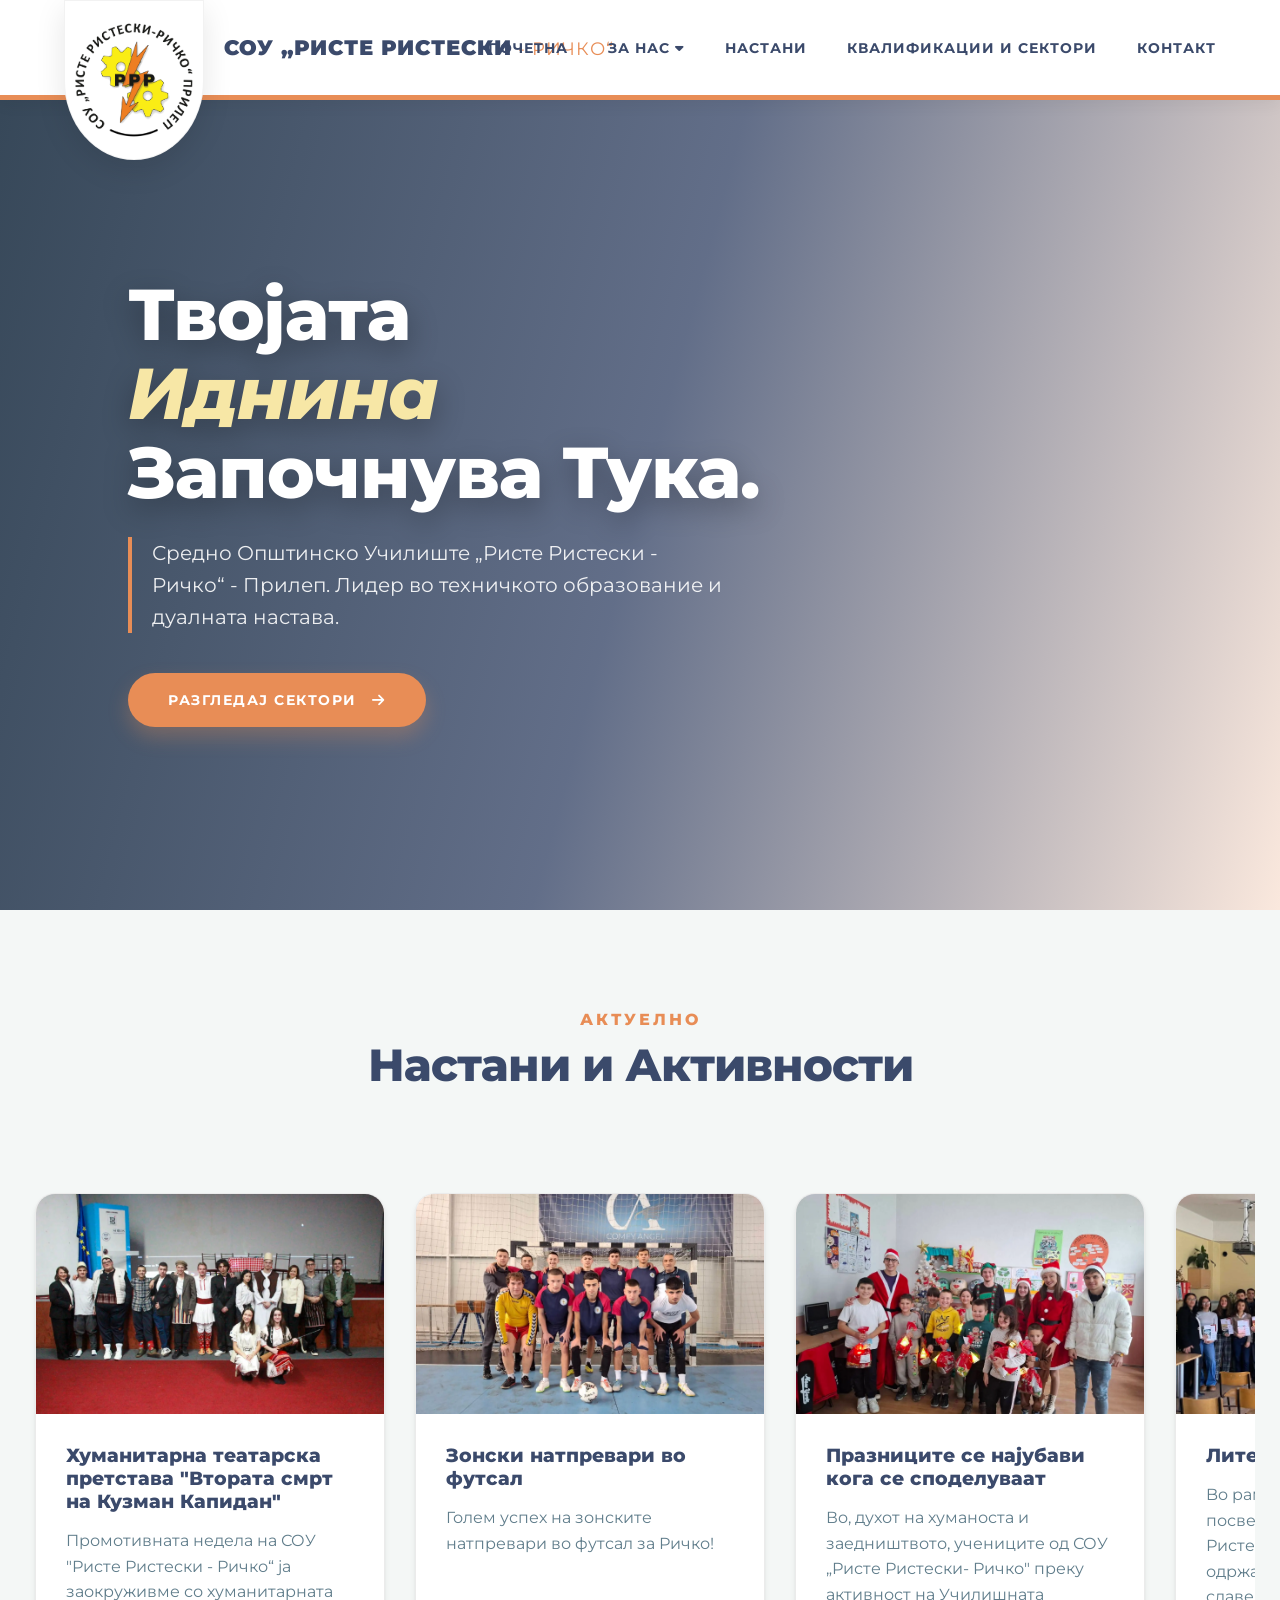
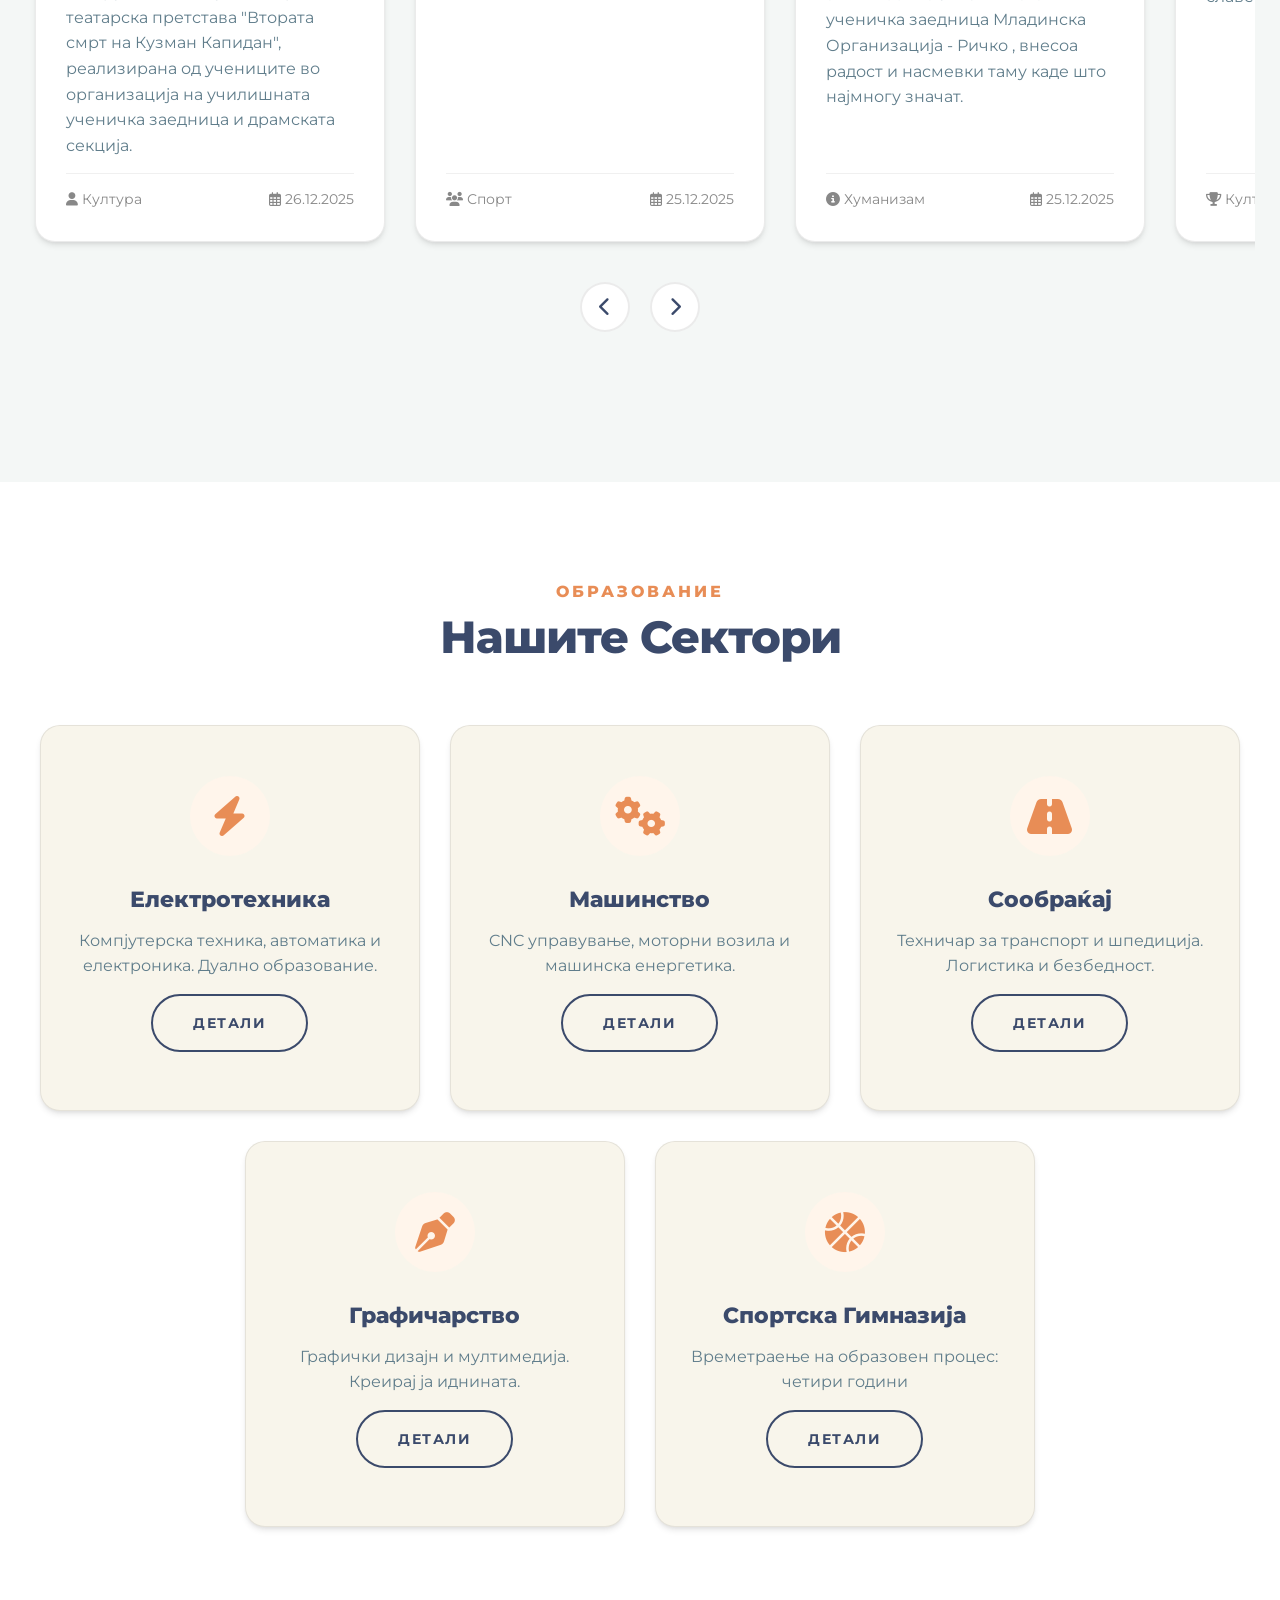
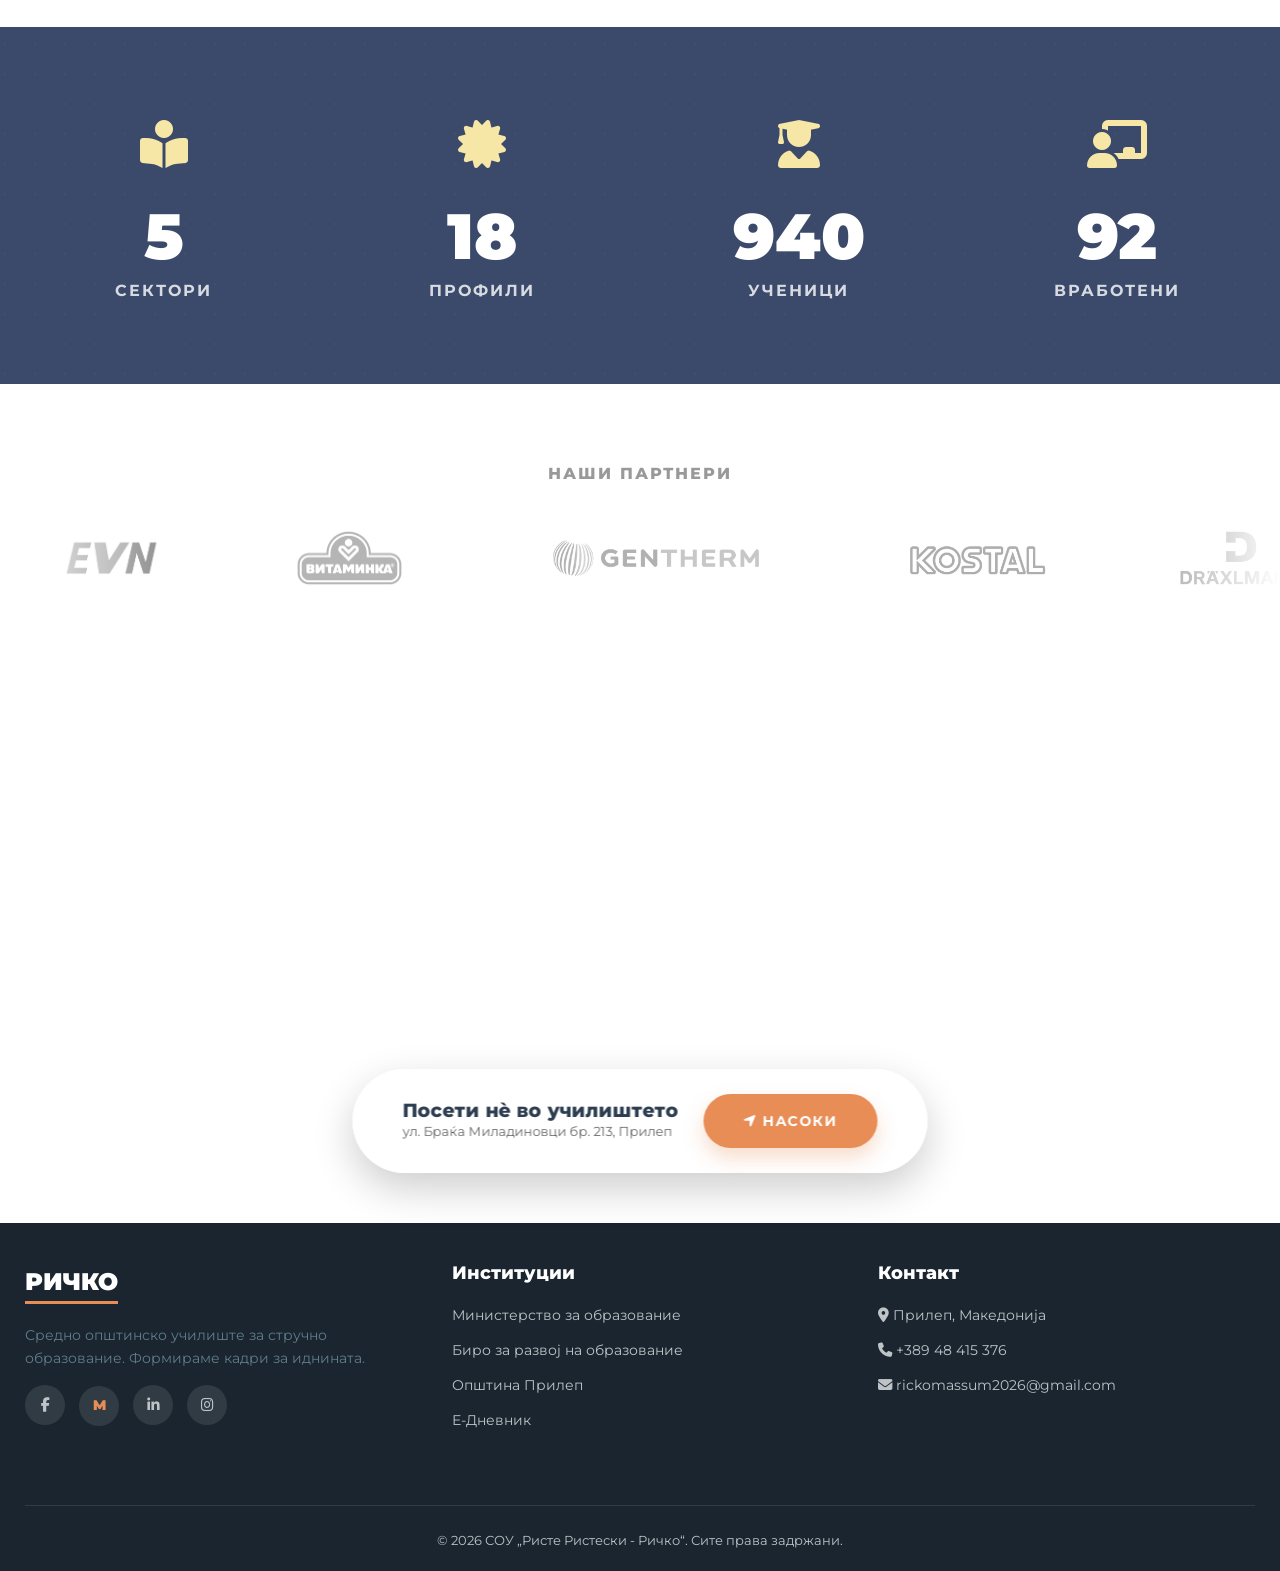
==== index.html @ c924d717 "Update index.html" ====
<!DOCTYPE html>
<html lang="mk">
<head>
    <meta charset="UTF-8">
    <meta name="viewport" content="width=device-width, initial-scale=1.0">
    <title>СОУ „Ристе Ристески - Ричко“ | Прилеп</title>
    <meta name="description" content="Официјален веб сајт на Средното Општинско Училиште Ристе Ристески - Ричко, Прилеп. Лидер во стручното образование.">
    
    <link href="https://fonts.googleapis.com/css2?family=Montserrat:wght@300;400;500;600;700;800;900&family=Open+Sans:wght@400;600&display=swap" rel="stylesheet">
    <link rel="stylesheet" href="https://cdnjs.cloudflare.com/ajax/libs/font-awesome/6.4.0/css/all.min.css">
    <link rel="icon" type="image/x-icon" href="IMAGES/favicon.ico">
    <script src="https://cdn.botpress.cloud/webchat/v3.6/inject.js"></script>
    <script src="https://files.bpcontent.cloud/2026/03/01/15/20260301150014-WPFTWD2L.js" defer></script>
    <link rel="stylesheet" href="CSS/global.css">
    <link rel="stylesheet" href="CSS/index.css">
</head>
<body>
 
    <header>
        <a href="index.html" class="logo-badge reveal" style="text-decoration: none;">
         <img src="IMAGES/Лого.webp" alt="Лого СОУ Ристе Ристески Ричко">
        </a>

        <div class="header-title reveal d-100">
            <strong>СОУ „Ристе Ристески</strong>
            <span>- Ричко“</span>
        </div> 

          <nav>
            <ul class="nav-menu" id="nav-menu">
                <li class="reveal d-100"><a href="#home" class="nav-link">Почетна</a></li>
                <li class="reveal d-100 dropdown">
            <a href="zaNas.html" class="nav-link">За нас <i class="fas fa-caret-down"></i></a>
              <ul class="dropdown-menu">
                <li><a href="zaNas.html#history">Историјат</a></li>
                <li><a href="zaNas.html#headmaster">Административен кадар</a></li>
                <li><a href="zaNas.html#teachers">Наставен кадар</a></li>
              </ul>
            </li>
                <li class="reveal d-200"><a href="nastani.html" class="nav-link">Настани</a></li>
                <li class="reveal d-300"><a href="struki.html" class="nav-link">Квалификации и сектори</a></li>
                <li class="reveal d-400"><a href="#kontakt" class="nav-link">Контакт</a></li>
            </ul>
        </nav>

        <div class="hamburger" onclick="toggleMenu()">
            <i class="fas fa-bars"></i>
        </div>
    </header>

    <section id="home" class="hero">
        <div class="hero-content">
            <h1 class="reveal">
                Твојата <br>
                <span>Иднина</span> <br>
                Започнува Тука.
            </h1>
            <p class="reveal d-200">
                Средно Општинско Училиште „Ристе Ристески - Ричко“ - Прилеп.
                Лидер во техничкото образование и дуалната настава.
            </p>
            <div class="reveal d-300 active">
                <a href="#sectors" class="btn btn-primary">Разгледај Сектори <i class="fas fa-arrow-right" style="margin-left:10px;"></i></a>
            </div>
        </div>
    </section>

    <section id="activities" class="activities">
        <div class="container">
            <div class="section-header reveal">
                <h3>Актуелно</h3>
                <h2>Настани и Активности</h2>
            </div>

            <div class="slider-container reveal d-100">
                <div class="cards-track" id="cardTrack">
                    
                    <a href="nastan1.html" class="event-card">
                        <span class="card-badge">Ново</span>
                        <div class="card-img">
                            <img src="IMAGES/nastani1.webp" alt="Teatar">
                        </div>
                        <div class="card-body">
                            <h4 class="card-title">Хуманитарна театарска претстава "Втората смрт на Кузман Капидан"</h4>
                            <p>Промотивната недела на СОУ "Ристе Ристески - Ричко“ ја заокруживме со хуманитарната театарска претстава "Втората смрт на Кузман Капидан",
                                 реализирана од учениците во организација на училишната ученичка заедница и драмската секција.</p>
                            <div class="card-meta">
                                <span><i class="fas fa-user"></i> Култура</span>
                                <span><i class="far fa-calendar-alt"></i> 26.12.2025</span>
                            </div>
                        </div>
                    </a>

                    <a href="nastan2.html" class="event-card">
                        <span class="card-badge">Футсал</span>
                        <div class="card-img">
                            <img src="IMAGES/nastani2.webp" alt="Футсал">
                        </div>
                        <div class="card-body">
                            <h4 class="card-title">Зонски натпревари во футсал</h4>
                            <p>Голем успех на зонските натпревари во футсал за Ричко!</p>
                            <div class="card-meta">
                                <span><i class="fas fa-users"></i> Спорт</span>
                                <span><i class="far fa-calendar-alt"></i> 25.12.2025</span>
                            </div>
                        </div>
                    </a>

                    <a href="nastan3.html" class="event-card">
                        <span class="card-badge">Хуманитарна акција</span>
                        <div class="card-img">
                            <img src="IMAGES/nastani3.webp" alt="Хуманитарна акција">
                        </div>
                        <div class="card-body">
                            <h4 class="card-title">Празниците се најубави кога се споделуваат</h4>
                            <p>Вo, духот нa хуманоста и заедништвото, учениците од СОУ „Ристе Ристески- Ричко"
                               преку активност на Училишната ученичка заедница Младинска Организација - Ричко ,
                               внесоа радост и насмевки таму каде што најмногу значат.</p>
                            <div class="card-meta">
                                <span><i class="fas fa-info-circle"></i> Хуманизам</span>
                                <span><i class="far fa-calendar-alt"></i> 25.12.2025</span>
                            </div>
                        </div>
                    </a>
                    
                    <a href="nastan4.html" class="event-card">
                        <span class="card-badge">Литература</span>
                        <div class="card-img">
                            <img src="IMAGES/t.webp" alt="Литературно читање">
                        </div>
                        <div class="card-body">
                            <h4 class="card-title">Литературно читање</h4>
                            <p>Bo pамките на низата активности посветени на нашиот патрон Ристе Ристески — Ричко,
                                 денес ce одржа литературно читање што ја славеше моќта на зборот.</p>
                            <div class="card-meta">
                                <span><i class="fas fa-trophy"></i> Култура</span>
                                <span><i class="far fa-calendar-alt"></i> 23.12.2025</span>
                            </div>
                        </div>
                    </a>

                    <a href="nastan5.html" class="event-card">
                        <span class="card-badge">Младинско учество</span>
                        <div class="card-img">
                            <img src="IMAGES/nastan6glavna2.0.jpg" alt="Вовед во младинско учество и демократски процеси во училишна средина">
                        </div>
                        <div class="card-body">
                            <h4 class="card-title">Вовед во младинско учество и демократски процеси во училишна средина
                            </h4>
                            <p>Учениците од СОУ „Ристе Ристески – Ричко“ успешно ги завршија двете обуки
                                „Вовед во младинско учество и
                                демократски процеси во училишна средина“.</p>
                            <div class="card-meta">
                                <span><i class="fas fa-users"></i> Младинско учество</span>
                                <span><i class="far fa-calendar-alt"></i> 19.03.2026</span>
                            </div>
                        </div>
                    </a>

                    <a href="nastan6.html" class="event-card">
                        <span class="card-badge">Младинско учество</span>
                        <div class="card-img">
                            <img src="IMAGES/nasta6-2.webp" alt="Успешно спроведени работилници од нашите ученици – пренесување на искуствата од Троген">
                        </div>
                        <div class="card-body">
                            <h4 class="card-title">Успешно спроведени работилници од нашите ученици – пренесување на искуствата од Троген </h4>
                            <p>Денес, во просториите на нашето училиште СОУ „Ристе Ристески-Ричко“,
                             доминираше позитивнта енергија, креативноста и меѓусебната едукација!</p>
                            <div class="card-meta">
                                <span><i class="fas fa-trophy"></i> Младинско учество</span>
                                <span><i class="far fa-calendar-alt"></i> 18.03.2026</span>
                            </div>
                        </div>
                    </a>

                </div>

                <div class="slider-nav">
                    <button class="nav-btn" onclick="slideLeft()"><i class="fas fa-chevron-left"></i></button>
                    <button class="nav-btn" onclick="slideRight()"><i class="fas fa-chevron-right"></i></button>
                </div>
            </div>
        </div>
    </section>

    <section id="sectors" class="sectors">
        <div class="container">
            <div class="section-header reveal">
                <h3>Образование</h3>
                <h2>Нашите Сектори</h2>
            </div>

            <div class="sector-grid">
                <div class="sector-card reveal d-100">
                    <div class="sector-icon"><i class="fas fa-bolt"></i></div>
                    <h4>Електротехника</h4>
                    <p>Компјутерска техника, автоматика и електроника. Дуално образование.</p>
                    <a href="struki.html" class="btn btn-outline">Детали</a>
                </div>

                <div class="sector-card reveal d-200">
                    <div class="sector-icon"><i class="fas fa-cogs"></i></div>
                    <h4>Машинство</h4>
                    <p>CNC управување, моторни возила и машинска енергетика.</p>
                    <a href="struki.html" class="btn btn-outline">Детали</a>
                </div>

                <div class="sector-card reveal d-300">
                    <div class="sector-icon"><i class="fas fa-road"></i></div>
                    <h4>Сообраќај</h4>
                    <p>Техничар за транспорт и шпедиција. Логистика и безбедност.</p>
                    <a href="struki.html" class="btn btn-outline">Детали</a>
                </div>

                <div class="sector-card reveal d-400">
                    <div class="sector-icon"><i class="fas fa-pen-nib"></i></div>
                    <h4>Графичарство</h4>
                    <p>Графички дизајн и мултимедија. Креирај ја иднината.</p>
                    <a href="struki.html" class="btn btn-outline">Детали</a>
                </div>
                <div class="sector-card reveal d-400">
                    <div class="sector-icon"><i class="fas fa-basketball-ball"></i></div>
                    <h4>Спортска Гимназија</h4>
                    <p>Времетраење на образовен процес: четири години</p>
                    <a href="struki.html" class="btn btn-outline">Детали</a>
                </div>
            </div>
        </div>
    </section>

    <section class="stats" id="stats-section">
        <div class="container">
            <div class="stats-grid">
                <div class="stat-item reveal d-100">
                    <div class="stat-icon-wrapper"><i class="fas fa-book-reader"></i></div>
                    <span class="stat-number" data-target="5">0</span>
                    <span class="stat-label">Сектори</span>
                </div>
                <div class="stat-item reveal d-200">
                    <div class="stat-icon-wrapper"><i class="fas fa-certificate"></i></div>
                    <span class="stat-number" data-target="18">0</span>
                    <span class="stat-label">Профили</span>
                </div>
                <div class="stat-item reveal d-300">
                    <div class="stat-icon-wrapper"><i class="fas fa-user-graduate"></i></div>
                    <span class="stat-number" data-target="940">0</span>
                    <span class="stat-label">Ученици</span>
                </div>
                <div class="stat-item reveal d-400">
                    <div class="stat-icon-wrapper"><i class="fas fa-chalkboard-teacher"></i></div>
                    <span class="stat-number" data-target="92">0</span>
                    <span class="stat-label">Вработени</span>
                </div>
            </div>
        </div>
    </section>

    <section class="partners">
        <div class="container text-center reveal">
            <h4 style="margin-bottom: 40px; text-transform:uppercase; letter-spacing:2px; color:#999;">Наши Партнери</h4>
        </div>
        <div class="marquee-wrapper">
            <div class="marquee-track">
                <img src="IMAGES/EVN-logo.webp" class="partner-logo" alt="EVN">
                <img src="IMAGES/Vitaminka_logo.webp" class="partner-logo" alt="Vitaminka">
                <img src="IMAGES/gentherm-logo.webp" class="partner-logo" alt="Gentherm">
                <img src="IMAGES/Kostal-logo.webp" class="partner-logo" alt="Kostal">
                <img src="IMAGES/Drexlmaier-Logo.webp" class="partner-logo" alt="Drexlmaier">
                <img src="IMAGES/wik-logo.webp" class="partner-logo" alt="WIK">
                <img src="IMAGES/gogreen-logo.webp" class="partner-logo" alt="GoGreen">
                <img src="IMAGES/e4.webp" class="partner-logo" alt="E4E">
                
                <img src="IMAGES/EVN-logo.webp" class="partner-logo" alt="EVN">
                <img src="IMAGES/Vitaminka_logo.webp" class="partner-logo" alt="Vitaminka">
                <img src="IMAGES/gentherm-logo.webp" class="partner-logo" alt="Gentherm">
                <img src="IMAGES/Kostal-logo.webp" class="partner-logo" alt="Kostal">
                <img src="IMAGES/Drexlmaier-Logo.webp" class="partner-logo" alt="Drexlmaier">
                <img src="IMAGES/wik-logo.webp" class="partner-logo" alt="WIK">
                <img src="IMAGES/gogreen-logo.webp" class="partner-logo" alt="GoGreen">
                <img src="IMAGES/e4.webp" class="partner-logo" alt="E4E">
            </div>
        </div>
    </section>

    <section id="location" class="location-section reveal">
        <div class="directions-overlay">
            <div class="loc-text">
                <h4>Посети нè во училиштето</h4>
                <p>ул. Браќа Миладиновци бр. 213, Прилеп</p>
            </div>
            <a href="https://www.google.com/maps/dir//High+School+Riste+Risteski+-+Richko,+Prilep" target="_blank" class="btn btn-primary">
                <i class="fas fa-location-arrow"></i> Насоки
            </a>
        </div>
        <iframe class="map-frame" src="https://maps.google.com/maps?q=High%20School%20Riste%20Risteski%20-%20Richko%2C%20Prilep&t=&z=15&ie=UTF8&iwloc=&output=embed"></iframe>
    </section>

    <footer id="kontakt">
         
        <div class="container">
            <div class="footer-grid">
                <div>
                    <div class="footer-logo">РИЧКО</div>
                    <p>Средно општинско училиште за стручно образование. Формираме кадри за иднината.</p>
                    <div class="social-icons">
                        <a href="https://www.facebook.com/rickoedumk" target="_blank"><i class="fab fa-facebook-f"></i></a>
                        <a href="https://www.facebook.com/mladinskaricko" target="_blank"><i  class="r-symbol">M</i></a>
                        <a href="https://mk.linkedin.com/company/rickoedumk" target="_blank"><i class="fab fa-linkedin-in"></i></a>
                        <a href="https://www.instagram.com/u.u.z_ricko?igsh=YXB3cnBxc3ljbzF0" target="_blank"><i class="fab fa-instagram"></i></a>
                    </div>
                </div>
                
                <div>
                    <h5 style="color:#fff; margin-bottom:20px;font-size: large;">Институции</h5>
                    <ul class="footer-links">
                        <li><a href="https://mon.gov.mk/" target="_blank">Министерство за образование</a></li>
                        <li><a href="https://bro.gov.mk/" target="_blank">Биро за развој на образование</a></li>
                        <li><a href="https://www.prilep.gov.mk/" target="_blank">Општина Прилеп</a></li>
                        <li><a href="https://ednevnik.edu.mk/" target="_blank">Е-Дневник</a></li>
                    </ul>
                </div>

                <div>
                    <h5 style="color:#fff; margin-bottom:20px;font-size: large;">Контакт</h5>
                    <ul class="footer-links">
                        <li><i class="fas fa-map-marker-alt"></i> Прилеп, Македонија</li>
                        <li><i class="fas fa-phone"></i> +389 48 415 376</li>
                        <li><i class="fas fa-envelope"></i>  &#114;&#105;&#099;&#107;&#111;&#109;&#097;&#115;&#115;&#117;&#109;&#050;&#048;&#050;&#054;&#064;&#103;&#109;&#097;&#105;&#108;&#046;&#099;&#111;&#109;</li>
                        
                    </ul>
                </div>
            </div>
            
            <div class="copyright">
                &copy; 2026 СОУ „Ристе Ристески - Ричко“. Сите права задржани.
            </div>
        </div>
      
    </footer>
<script src="app.js"></script>
</body>
</html>
---- CSS/global.css ----
/* ======================================================
   1. GLOBAL VARIABLES
   ====================================================== */
:root {
    --dark-blue: #2c3e50;       
    --ricko-blue: #3B4A6B;     
    --steel-blue: #607D8B;      
    --light-yellow: #F7E7A6;    
    --orange: #E88D56;          
    --orange-dark: #d35400;     
    --color-light-blue: #e3f2fd;
    
    --white: #ffffff;
    --off-white: #fdfdfd;
    --bg-gray: #f4f7f6;
    --border-color: rgba(0,0,0,0.08);
    
    --header-height: 100px;
    --container-width: 1280px;
    --badge-width: 140px;
    --badge-height: 160px;

    --shadow-sm: 0 5px 15px rgba(0,0,0,0.05);
    --shadow-md: 0 10px 30px rgba(0,0,0,0.1);
    --shadow-lg: 0 20px 50px rgba(0,0,0,0.15);
    --transition-fast: 0.2s ease;
    --transition-smooth: 0.4s cubic-bezier(0.165, 0.84, 0.44, 1);
}

/* ==============================================
   2. RESET & BASE STYLES
   ==============================================*/
* { margin: 0; padding: 0; box-sizing: border-box; outline: none; }

html { scroll-behavior: smooth; font-size: 16px; }
      

body {
    font-family: 'Montserrat', sans-serif;
    background-color: var(--white);
    color: #444;
    overflow-x: hidden;
    line-height: 1.6;
    -webkit-font-smoothing: antialiased;
    display: flex;
    flex-direction: column;
    min-height: 100vh;
}

a { text-decoration: none; color: inherit; transition: var(--transition-fast); }
ul { list-style: none; }
img { display: block; max-width: 100%; height: auto; }

h1, h2, h3, h4, h5, h6 { color: var(--ricko-blue); font-weight: 800; line-height: 1.2; }
p { color: var(--steel-blue); margin-bottom: 15px; font-weight: 400; }

.container { max-width: var(--container-width); margin: 0 auto; padding: 0 25px; position: relative; }
.section-padding { padding: 100px 0; }
.text-center { text-align: center; }
.flex-center { display: flex; align-items: center; justify-content: center; }

/* ====================================================
   3. ANIMATIONS & BUTTONS
   ==================================================== */
.reveal {
    position: relative;
    transform: translateY(80px);
    opacity: 0;
    transition: all 0.8s cubic-bezier(0.5, 0, 0, 1);
    will-change: transform, opacity;
}

.reveal.active { transform: translateY(0); opacity: 1; }
.d-100 { transition-delay: 0.1s; }
.d-200 { transition-delay: 0.2s; }
.d-300 { transition-delay: 0.3s; }
.d-400 { transition-delay: 0.4s; }

.btn {
    display: inline-block;
    padding: 16px 40px;
    font-size: 14px;
    font-weight: 700;
    text-transform: uppercase;
    letter-spacing: 1.5px;
    border-radius: 50px;
    position: relative;
    overflow: hidden;
    z-index: 1;
    transition: var(--transition-smooth);
    cursor: pointer;
    border: none;
}

.btn-primary {
    background-color: var(--orange);
    color: var(--white);
    box-shadow: 0 10px 20px rgba(232, 141, 86, 0.3);
}

.btn-primary::before {
    content: '';
    position: absolute;
    top: 0; left: 0; width: 0%; height: 100%;
    background-color: var(--orange-dark);
    transition: var(--transition-smooth);
    z-index: -1;
    border-radius: 50px;
}

.btn-primary:hover { transform: translateY(-5px); box-shadow: 0 15px 30px rgba(232, 141, 86, 0.4); }
.btn-primary:hover::before { width: 100%; }

.btn-outline {
    background: transparent;
    border: 2px solid var(--ricko-blue);
    color: var(--ricko-blue);
}

.btn-outline:hover {
    background: var(--ricko-blue);
    color: var(--white);
    transform: translateY(-3px);
    box-shadow: 0 10px 20px rgba(59, 74, 107, 0.2);
}

/* ======================================================
   4. HEADER & NAVIGATION
   ====================================================== */
header {
    height: var(--header-height);
    background: var(--white);
    display: flex;
    justify-content: flex-end;
    align-items: center;
    padding: 0 5%;
    position: sticky;
    top: 0;
    z-index: 1000;
    border-bottom: 5px solid var(--orange);
    box-shadow: var(--shadow-sm);
    transition: var(--transition-smooth);
}

.logo-badge {
    position: absolute;
    top: 0; left: 5%;
    width: var(--badge-width);
    height: var(--badge-height);
    background: var(--white);
    border-radius: 0 0 50% 50%;
    box-shadow: var(--shadow-md);
    z-index: 1001;
    display: flex;
    align-items: center;
    justify-content: center;
    flex-direction: column;
    border: 1px solid #eee;
    border-top: none;
    transition: all 0.6s ease-in-out;
    cursor: pointer;
}

.logo-badge.scrolled {
    height: 95px; width: 110px;
    border-radius: 0 0 20px 20px;
    box-shadow: var(--shadow-sm);
}

.logo-badge:hover:not(.scrolled) {
    height: calc(var(--badge-height) + 15px);
    background: #fffdf5;
}

.logo-badge img { width: 85%; height: 85%; object-fit: contain; }

.header-title {
        position: relative;
        margin-right: auto;
        margin-left: 20px;
        transform: none;
        top: auto;
        left: 140px;
        text-transform: uppercase;
        font-size: 1.1rem;
        line-height: 1.3;
        color: var(--ricko-blue);
        letter-spacing: 1px;
        pointer-events: none;
    }

    .header-title strong {
        font-weight: 900;
        display: inline;
        font-size: 1.3rem;
    }

    .header-title span {
        color: var(--orange);
    }

.nav-menu { display: flex; gap: 40px; }

.nav-link {
    font-size: 0.85rem;
    font-weight: 700;
    text-transform: uppercase;
    color: var(--ricko-blue);
    letter-spacing: 1px;
    position: relative;
    padding: 10px 0;
}

.nav-link::after {
    content: ''; position: absolute; bottom: 0; left: 0;
    width: 0; height: 3px; background: var(--orange);
    transition: 0.3s cubic-bezier(0.25, 1, 0.5, 1);
}

.nav-link:hover, .nav-link.active { color: var(--orange); }
.nav-link:hover::after, .nav-link.active::after { width: 100%; }

.hamburger {
    display: none;
    font-size: 1.8rem;
    color: var(--ricko-blue);
    cursor: pointer;
}

/*=============== DROP-DOWN MENU ============== */
.nav-menu li.dropdown { position: relative; }

.nav-menu li.dropdown .dropdown-menu {
    display: none; position: absolute; top: 100%; left: 0;
    background-color: var(--white); min-width: 200px;
    z-index: 1000; border-radius: 10px; box-shadow: var(--shadow-md);
    overflow: hidden; transition: all 0.3s ease;
}

.nav-menu li.dropdown .dropdown-menu li a {
    display: block; padding: 12px 20px; color: var(--dark-blue);
    font-weight: 600; transition: all 0.3s ease;
}

.nav-menu li.dropdown .dropdown-menu li a:hover {
    background-color: var(--orange); color: var(--white); transform: translateX(5px);
}

.nav-menu li.dropdown:hover .dropdown-menu { display: block; }

/* ==========================================================================
   5. FOOTER
   ========================================================================== */
footer {
    background-color: #1a252f;
    color: #bdc3c7;
    padding: 40px 0 20px;
    font-size: 0.9rem;
    margin-top: auto; 
}

.footer-grid {
    display: grid;
    grid-template-columns: repeat(auto-fit, minmax(250px, 1fr));
    gap: 50px;
    margin-bottom: 60px;
}

.footer-logo {
    font-weight: 900; color: #fff; font-size: 1.5rem;
    margin-bottom: 20px; display: inline-block;
    border-bottom: 3px solid var(--orange);
}

.footer-links li { margin-bottom: 12px; }
.footer-links a:hover { color: var(--orange); padding-left: 5px; }

.footer-text { margin-bottom: 15px; font-weight: 400; color: #607d8b; }

.social-icons a {
    display: inline-flex; width: 40px; height: 40px;
    background: rgba(255,255,255,0.1); border-radius: 50%;
    align-items: center; justify-content: center;
    margin-right: 10px; transition: 0.3s;
}
.social-icons a:hover { background: var(--orange); color: white; transform: translateY(-3px); }

.r-symbol { font-style: normal; font-weight: 900; color: var(--orange); }
.social-icons a:hover .r-symbol { color: #fff; }

.copyright {
    border-top: 1px solid rgba(255,255,255,0.1);
    padding-top: 25px; text-align: center; font-size: 0.8rem;
}

#location, #history, #headmaster, #teachers {
    scroll-margin-top: calc(var(--header-height) + 20px);
}

h1, h2 {
    letter-spacing: -1px;
}

.logo-badge {
    border: 1px solid rgba(0,0,0,0.05);
}
/* ==========================================================================
   6. GLOBAL RESPONSIVE RULES (Header & Nav)
   ========================================================================== */
@media (max-width: 1024px) {
    .header-title { display: none; } 
    header { justify-content: space-between; padding: 0 30px; }
    
    .logo-badge {
        position: relative; left: 0; top: 0;
        height: 90px; width: 90px; border-radius: 0 0 15px 15px; transform: none;
    }
    .logo-badge.scrolled {
        height: 75px; width: 75px; border-radius: 0 0 10px 10px;
    }
}

@media (max-width: 768px) {
    .nav-menu {
        position: fixed; top: var(--header-height); right: -100%; 
        width: 100%; height: calc(100vh - var(--header-height));
        background: var(--white); flex-direction: column;
        align-items: center; justify-content: center; gap: 40px;
        transition: 0.4s; z-index: 999;
    }
    .nav-menu.active { right: 0; }
    .nav-menu li { opacity: 1 !important; transform: none !important; transition: none !important; }
    .hamburger { display: block; }
    
    /* Hide Dropdowns on mobile */
    .nav-menu li.dropdown .nav-link i.fa-caret-down,
    .nav-menu li.dropdown .dropdown-menu,
    .nav-menu li.dropdown:hover .dropdown-menu {
        display: none !important;
    }
}
---- CSS/index.css ----
/* =================================================
   HERO SECTION 
   ================================================= */
.hero {
    position: relative;
    height: 90vh; 
    min-height: 600px;
    width: 100%;
    display: flex;
    align-items: center;
    background-image: url('https://images.unsplash.com/photo-1581091226825-a6a2a5aee158?q=80&w=2070&auto=format&fit=crop'); 
    background-size: cover;
    background-position: center;
    background-attachment: fixed; 
    overflow: hidden;
}

.hero::after {
    content: ''; position: absolute; inset: 0;
    background: linear-gradient(105deg, rgba(44, 62, 80, 0.95) 0%, rgba(59, 74, 107, 0.8) 50%, rgba(232, 141, 86, 0.2) 100%);
    z-index: 1;
}

.hero-content { position: relative; z-index: 2; padding-left: 10%; max-width: 900px; }
.hero h1 { font-size: 4.5rem; color: var(--white); margin-bottom: 25px; line-height: 1.1; text-shadow: 0 10px 30px rgba(0,0,0,0.3); }
.hero h1 span { color: var(--light-yellow); font-style: italic; }
.hero p { font-size: 1.25rem; color: rgba(255,255,255,0.9); margin-bottom: 40px; max-width: 600px; border-left: 4px solid var(--orange); padding-left: 20px; }

/* ==========================================
   ACTIVITY SECTION
   ==========================================*/
.activities { background-color: var(--bg-gray); padding: 100px 0; }
.section-header { margin-bottom: 60px; text-align: center; }
.section-header h3 { font-size: 1rem; color: var(--orange); text-transform: uppercase; letter-spacing: 3px; margin-bottom: 10px; }
.section-header h2 { font-size: 2.8rem; color: var(--ricko-blue); }

.slider-container { position: relative; width: 100%; overflow: hidden; padding: 20px 0 50px 0; }
.cards-track { display: flex; gap: 30px; overflow-x: auto; scroll-behavior: smooth; padding: 20px 10px; scrollbar-width: none; }
.cards-track::-webkit-scrollbar { display: none; }

.event-card {
   min-width: 350px;
   background: var(--white);
   border-radius: 20px;
   overflow: hidden;
   box-shadow: 0 4px 6px -1px rgba(0, 0, 0, 0.1), 0 2px 4px -1px rgba(0, 0, 0, 0.06);
   transition: var(--transition-smooth);
   position: relative;
   border: 1px solid var(--border-color);
   display: flex;
   flex-direction: column;
}
.event-card:hover { transform: translateY(-15px) scale(1.02); box-shadow: var(--shadow-lg); }
.card-img { height: 220px; width: 100%; background-color: #ddd; position: relative; overflow: hidden; }
.card-img img { width: 100%; height: 100%; object-fit: cover; transition: 0.5s; }
.event-card:hover .card-img img { transform: scale(1.1); }
.card-badge { position: absolute; top: 20px; right: 20px; background: var(--orange); color: #fff; padding: 6px 14px; border-radius: 30px; font-size: 0.75rem; font-weight: 700; box-shadow: 0 4px 10px rgba(0,0,0,0.2); }
.card-body { padding: 30px; flex-grow: 1; display: flex; flex-direction: column; }
.card-title { font-size: 1.2rem; margin-bottom: 15px; color: var(--ricko-blue); }
.card-meta { margin-top: auto; padding-top: 15px; border-top: 1px solid #f0f0f0; display: flex; justify-content: space-between; font-size: 0.85rem; color: #888; }
.slider-nav { display: flex; justify-content: center; gap: 20px; margin-top: 20px; }
.nav-btn { width: 50px; height: 50px; border-radius: 50%; border: 2px solid var(--border-color); background: var(--white); color: var(--ricko-blue); font-size: 1.2rem; cursor: pointer; transition: 0.3s; display: flex; align-items: center; justify-content: center; }
.nav-btn:hover { background: var(--ricko-blue); color: var(--white); border-color: var(--ricko-blue); }

/* ================================================
   SECTORS 
   ================================================ */
.sectors { padding: 100px 0; background: var(--white); }
.sector-grid { display: flex; flex-wrap: wrap; justify-content: center; gap: 30px; margin-top: 50px; }
.sector-card {
   flex: 0 1 calc(33.333% - 30px);
   min-width: 300px;
   background: #f8f5eb;
   padding: 50px 30px;
   border-radius: 20px;
   text-align: center;
   border: 1px solid var(--border-color);
   box-shadow: 0 4px 6px -1px rgba(0, 0, 0, 0.1), 0 2px 4px -1px rgba(0, 0, 0, 0.06);
   transition: var(--transition-smooth);
   position: relative;
}
.sector-card::before { content: ''; position: absolute; bottom: 0; left: 0; width: 100%; height: 0; background: linear-gradient(to top, rgba(232, 141, 86, 0.1), transparent); transition: 0.4s; z-index: -1; }
.sector-card:hover { transform: translateY(-10px); border-color: var(--orange); box-shadow: var(--shadow-md); }
.sector-card:hover::before { height: 100%; }
.sector-icon { width: 80px; height: 80px; margin: 0 auto 30px; background: #fff5eb; border-radius: 50%; display: flex; align-items: center; justify-content: center; color: var(--orange); font-size: 2.5rem; transition: 0.4s; }
.sector-card:hover .sector-icon { background: var(--orange); color: var(--white); transform: rotateY(180deg); }
.sector-card h4 { font-size: 1.4rem; margin-bottom: 15px; }

/* ==========================================================================
   STATS COUNTER 
   ========================================================================== */
.stats { background: var(--ricko-blue); padding: 80px 0; color: var(--white); position: relative; overflow: hidden; }
.stats::before { content: ''; position: absolute; top: -50%; left: -50%; width: 200%; height: 200%; background: radial-gradient(circle, rgba(255,255,255,0.05) 1px, transparent 1px); background-size: 30px 30px; opacity: 0.5; }
.stats-grid { display: grid; grid-template-columns: repeat(4, 1fr); gap: 40px; position: relative; z-index: 2; }
.stat-item { text-align: center; }
.stat-icon-wrapper { font-size: 3rem; margin-bottom: 20px; color: var(--light-yellow); transition: 0.3s; }
.stat-item:hover .stat-icon-wrapper { transform: scale(1.2); color: var(--orange); }
.stat-number { display: block; font-size: 4rem; font-weight: 900; line-height: 1; margin-bottom: 10px; color: var(--white); }
.stat-label { font-size: 1rem; font-weight: 700; text-transform: uppercase; letter-spacing: 2px; opacity: 0.8; }

.social-logo-btn { display: inline-flex; width: 40px; height: 40px; background: #fff !important; border-radius: 50%; align-items: center; justify-content: center; margin-right: 10px; transition: 0.3s; font-family: 'Montserrat', sans-serif; font-weight: 900; text-decoration: none; border: 1px solid rgba(0,0,0,0.1); }
.social-logo-btn .r-symbol { color: var(--orange); font-size: 1.4rem; }
.social-logo-btn:hover { transform: translateY(-3px); box-shadow: 0 5px 15px rgba(0,0,0,0.3); }

/* ==========================================================================
   Horizontal Marquee
   ========================================================================== */
.partners { padding: 80px 0; background: var(--white); overflow: hidden; }
.marquee-wrapper { width: 100%; overflow: hidden; white-space: nowrap; position: relative; }
.marquee-wrapper::before, .marquee-wrapper::after { content: ''; position: absolute; top: 0; width: 150px; height: 100%; z-index: 2; }
.marquee-wrapper::before { left: 0; background: linear-gradient(to right, white, transparent); }
.marquee-wrapper::after { right: 0; background: linear-gradient(to left, white, transparent); }
.marquee-track { display: inline-block; animation: slide 35s linear infinite; }
.partner-logo { height: 70px; width: auto; margin: 0 60px; filter: grayscale(100%); opacity: 0.4; transition: 0.4s; vertical-align: middle; display: inline-block; }
.partner-logo:hover { filter: grayscale(0%); opacity: 1; transform: scale(1.1); }
@keyframes slide { 0% { transform: translateX(0); } 100% { transform: translateX(-50%); } }

/* ==========================================================================
   MAP & DIRECTIONS
   ========================================================================== */
.location-section { position: relative; height: 550px; width: 100%; }
.map-frame { width: 100%; height: 100%; border: 0; filter: grayscale(20%) contrast(1.1); }
.directions-overlay { position: absolute; bottom: 50px; left: 50%; transform: translateX(-50%); background: rgba(255, 255, 255, 0.95); padding: 25px 50px; border-radius: 60px; box-shadow: 0 15px 40px rgba(0,0,0,0.2); backdrop-filter: blur(10px); z-index: 10; display: flex; align-items: center; gap: 25px; transition: 0.3s; }
.directions-overlay:hover { transform: translateX(-50%) translateY(-5px); }
.loc-text h4 { margin: 0; font-size: 1.2rem; color: var(--dark-blue); }
.loc-text p { margin: 0; font-size: 0.8rem; color: #666; }

/* RESPONSIVE SPECIFIC TO INDEX.CSS */
@media (max-width: 1024px) {
    .hero h1 { font-size: 3.5rem; }
    .stats-grid { grid-template-columns: repeat(2, 1fr); gap: 30px; }
    .sector-card { flex: 0 1 calc(50% - 30px); }
}

@media (max-width: 768px) {
    .hero h1 { font-size: 2.8rem; }
    .stats-grid { grid-template-columns: 1fr; }
    .directions-overlay { width: 90%; flex-direction: column; text-align: center; border-radius: 20px; }
    .event-card { min-width: 280px; }
}
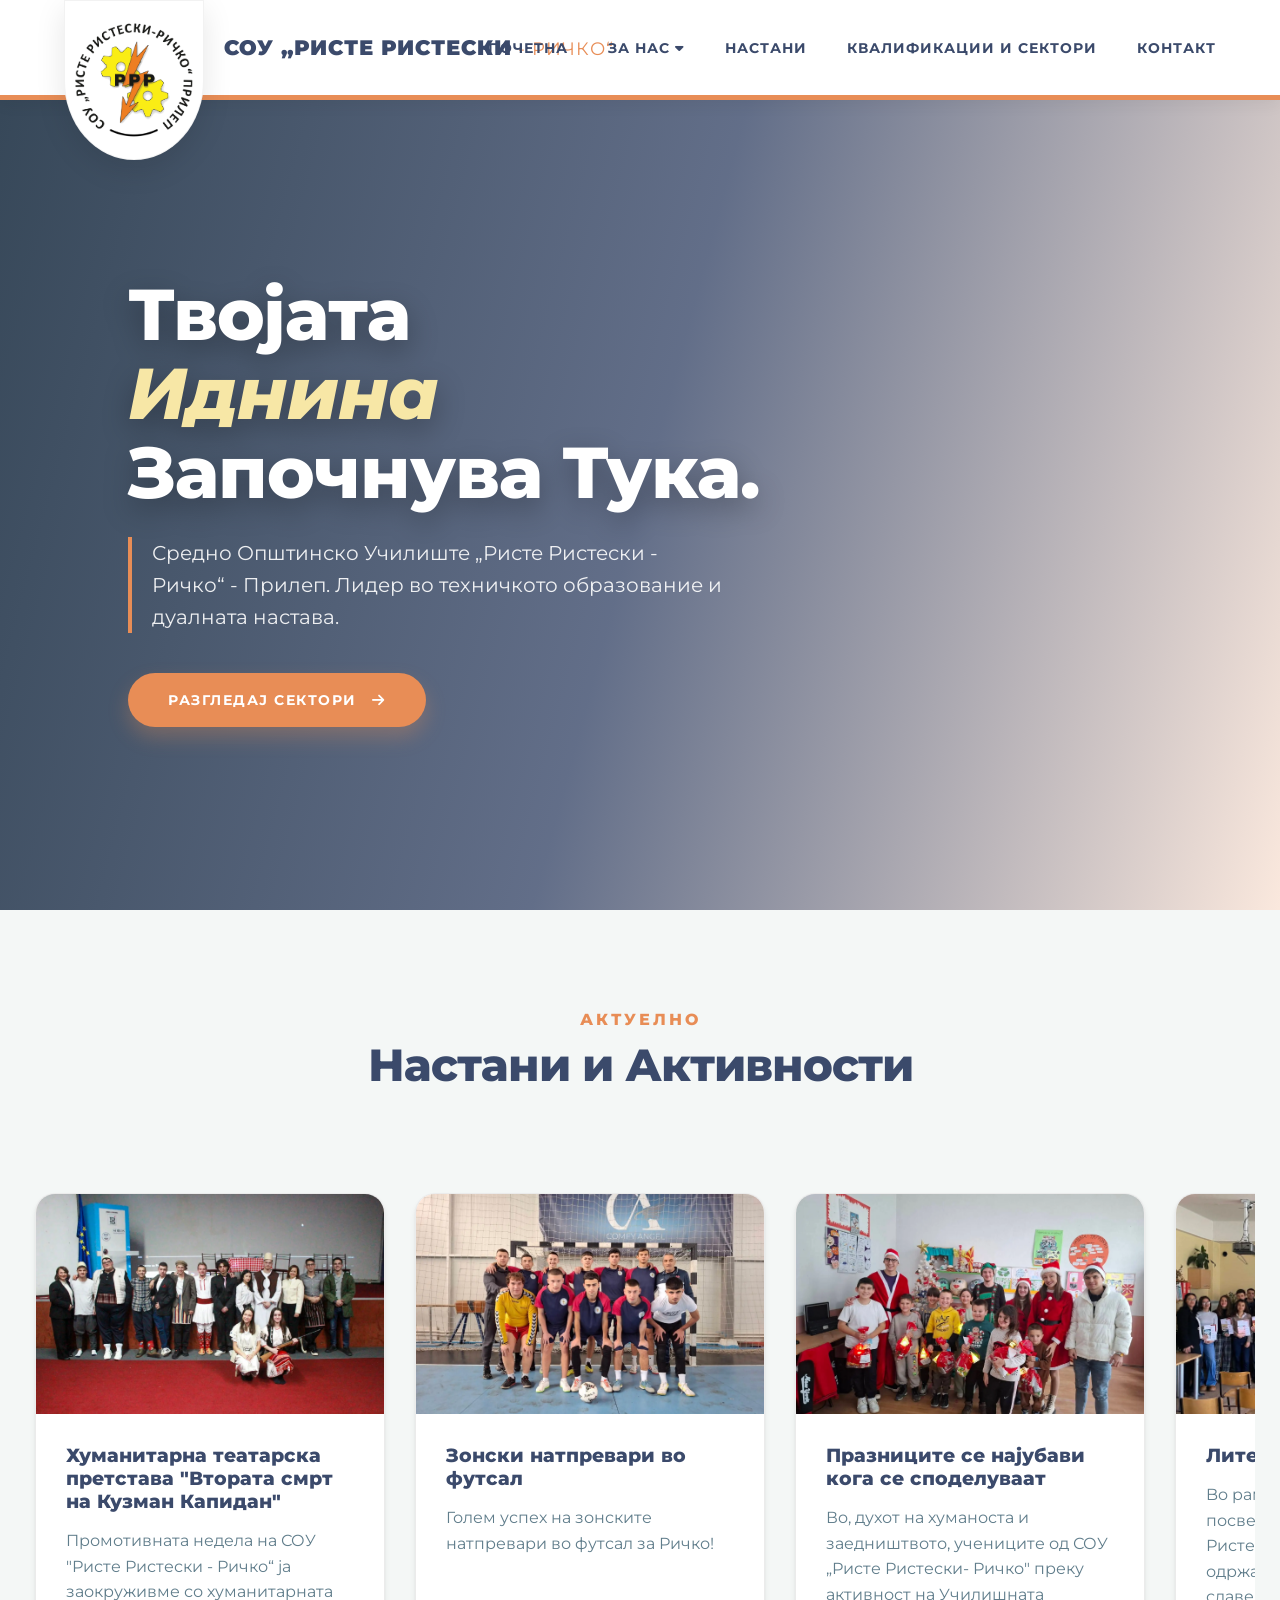
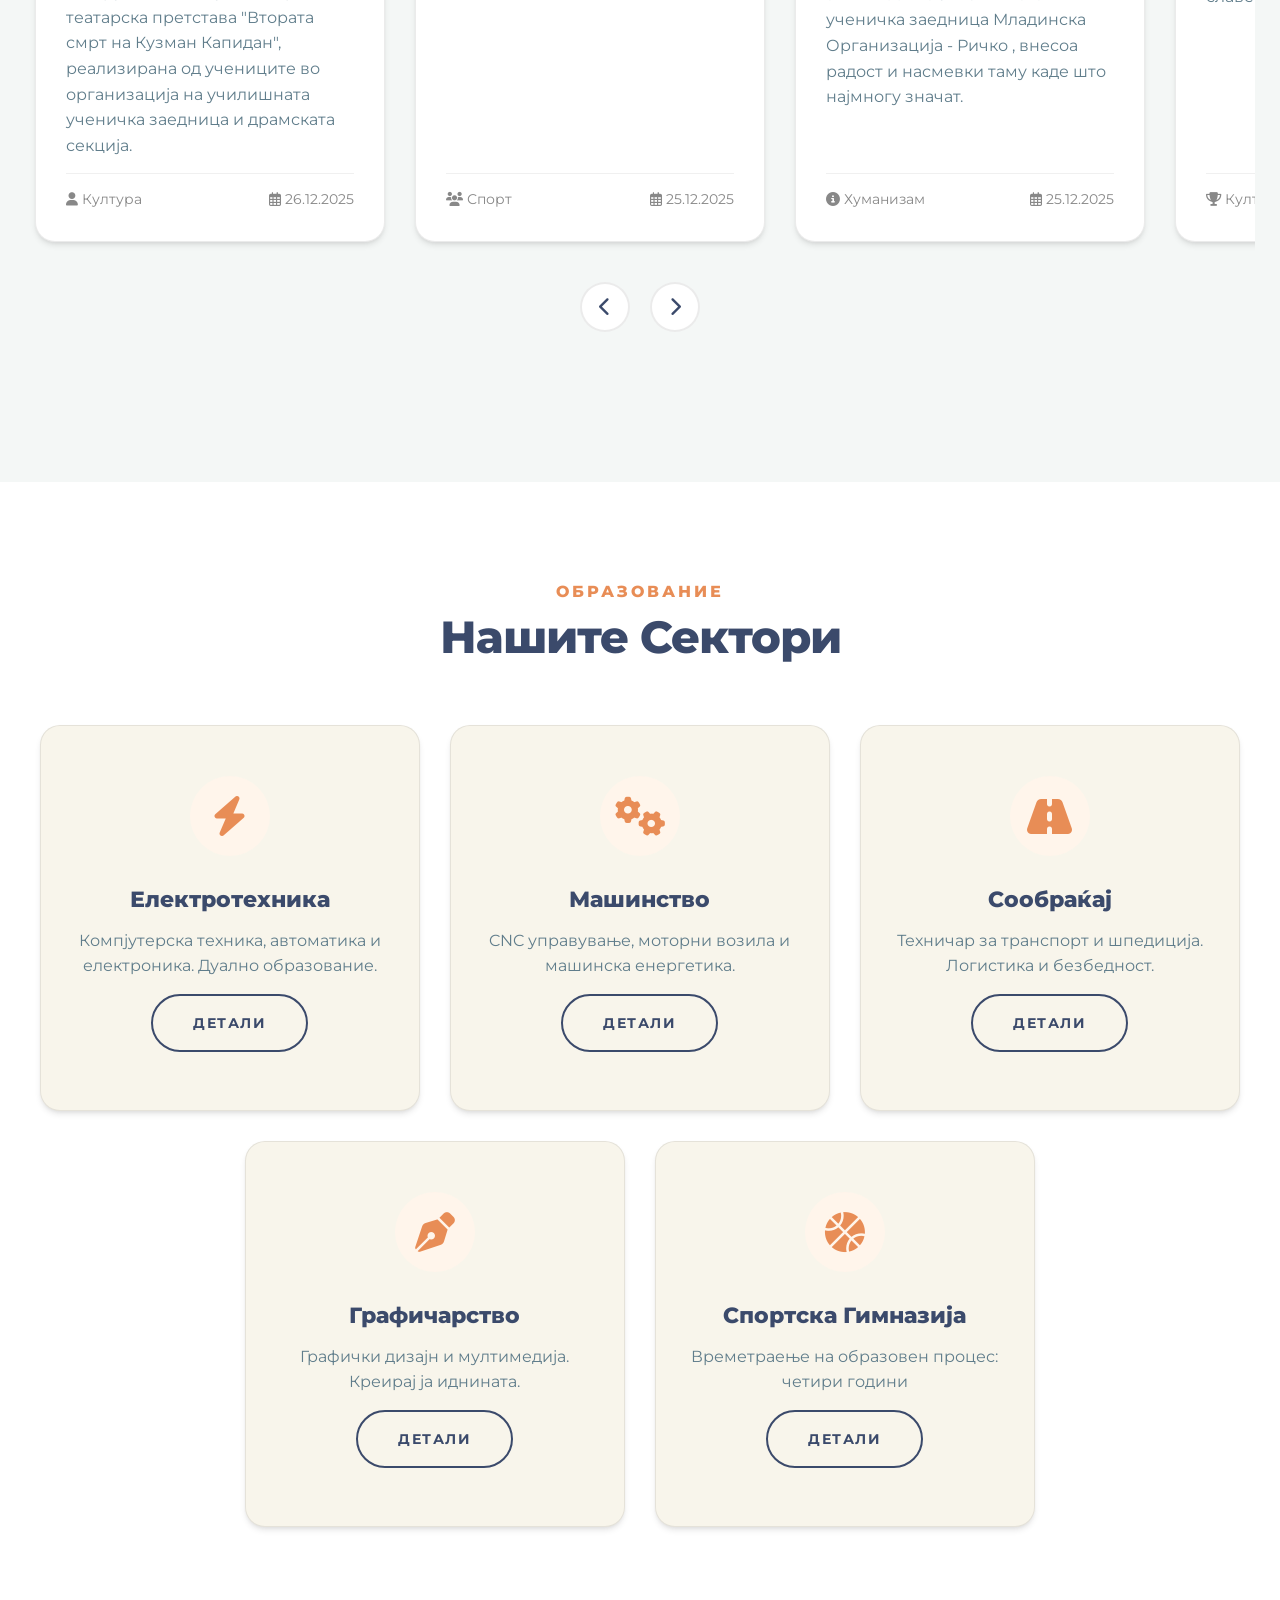
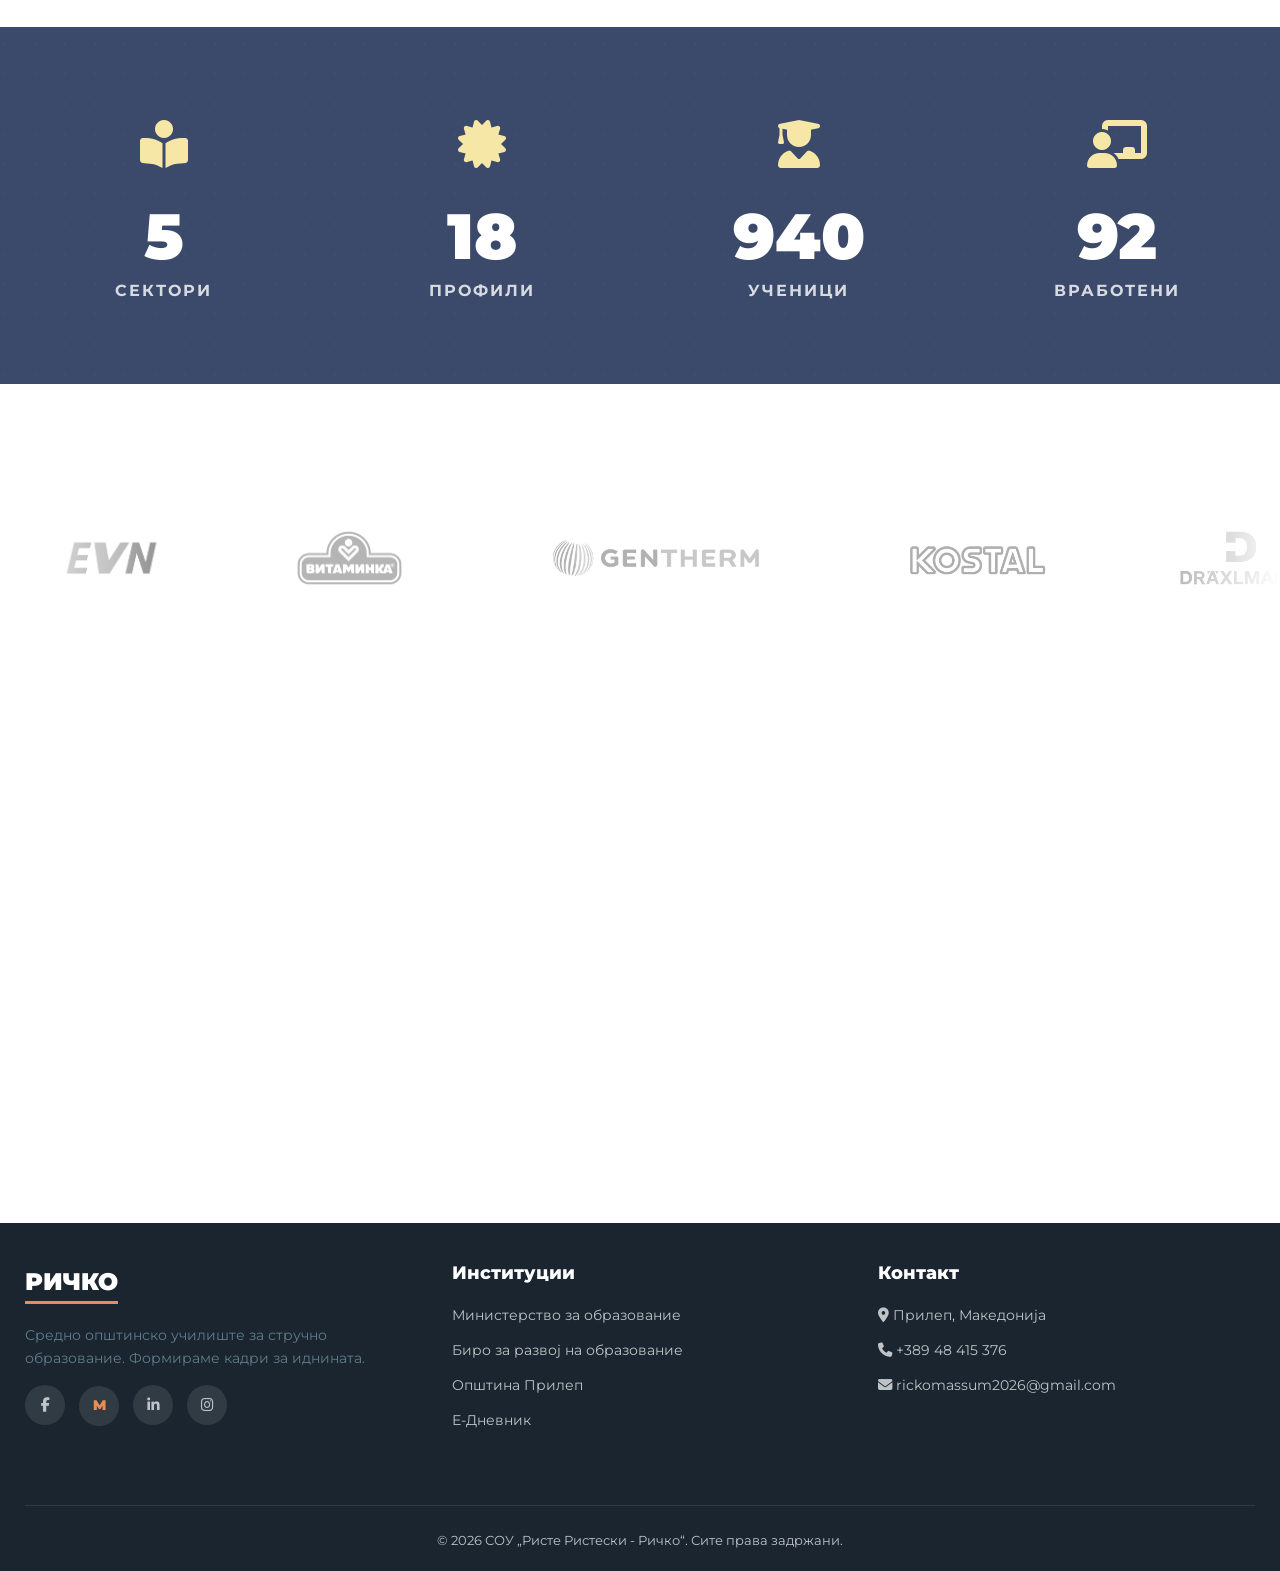
==== commit 7186b3a5: "Update index.html" ====
--- a/index.html
+++ b/index.html
@@ -59,7 +59,7 @@
                 Средно Општинско Училиште „Ристе Ристески - Ричко“ - Прилеп.
                 Лидер во техничкото образование и дуалната настава.
             </p>
-            <div class="reveal d-300 active">
+            <div class="reveal d-200">
                 <a href="#sectors" class="btn btn-primary">Разгледај Сектори <i class="fas fa-arrow-right" style="margin-left:10px;"></i></a>
             </div>
         </div>
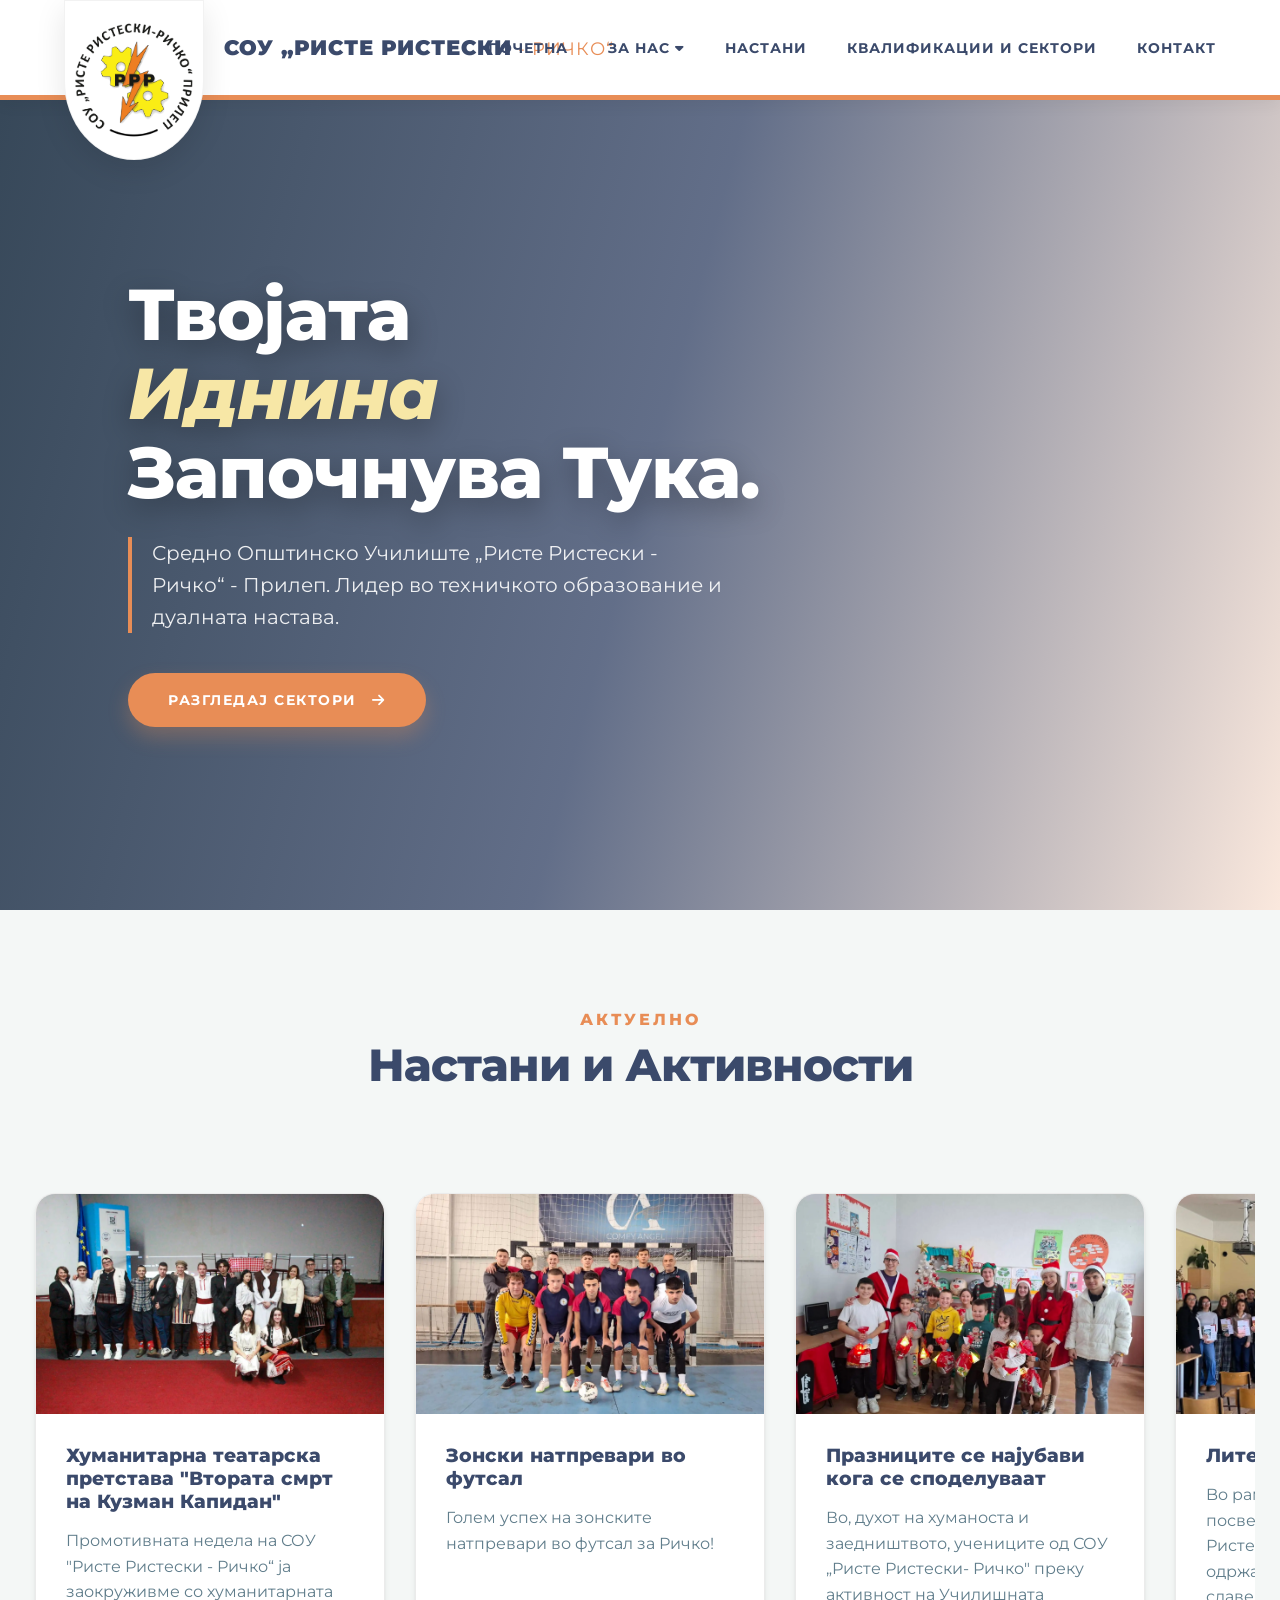
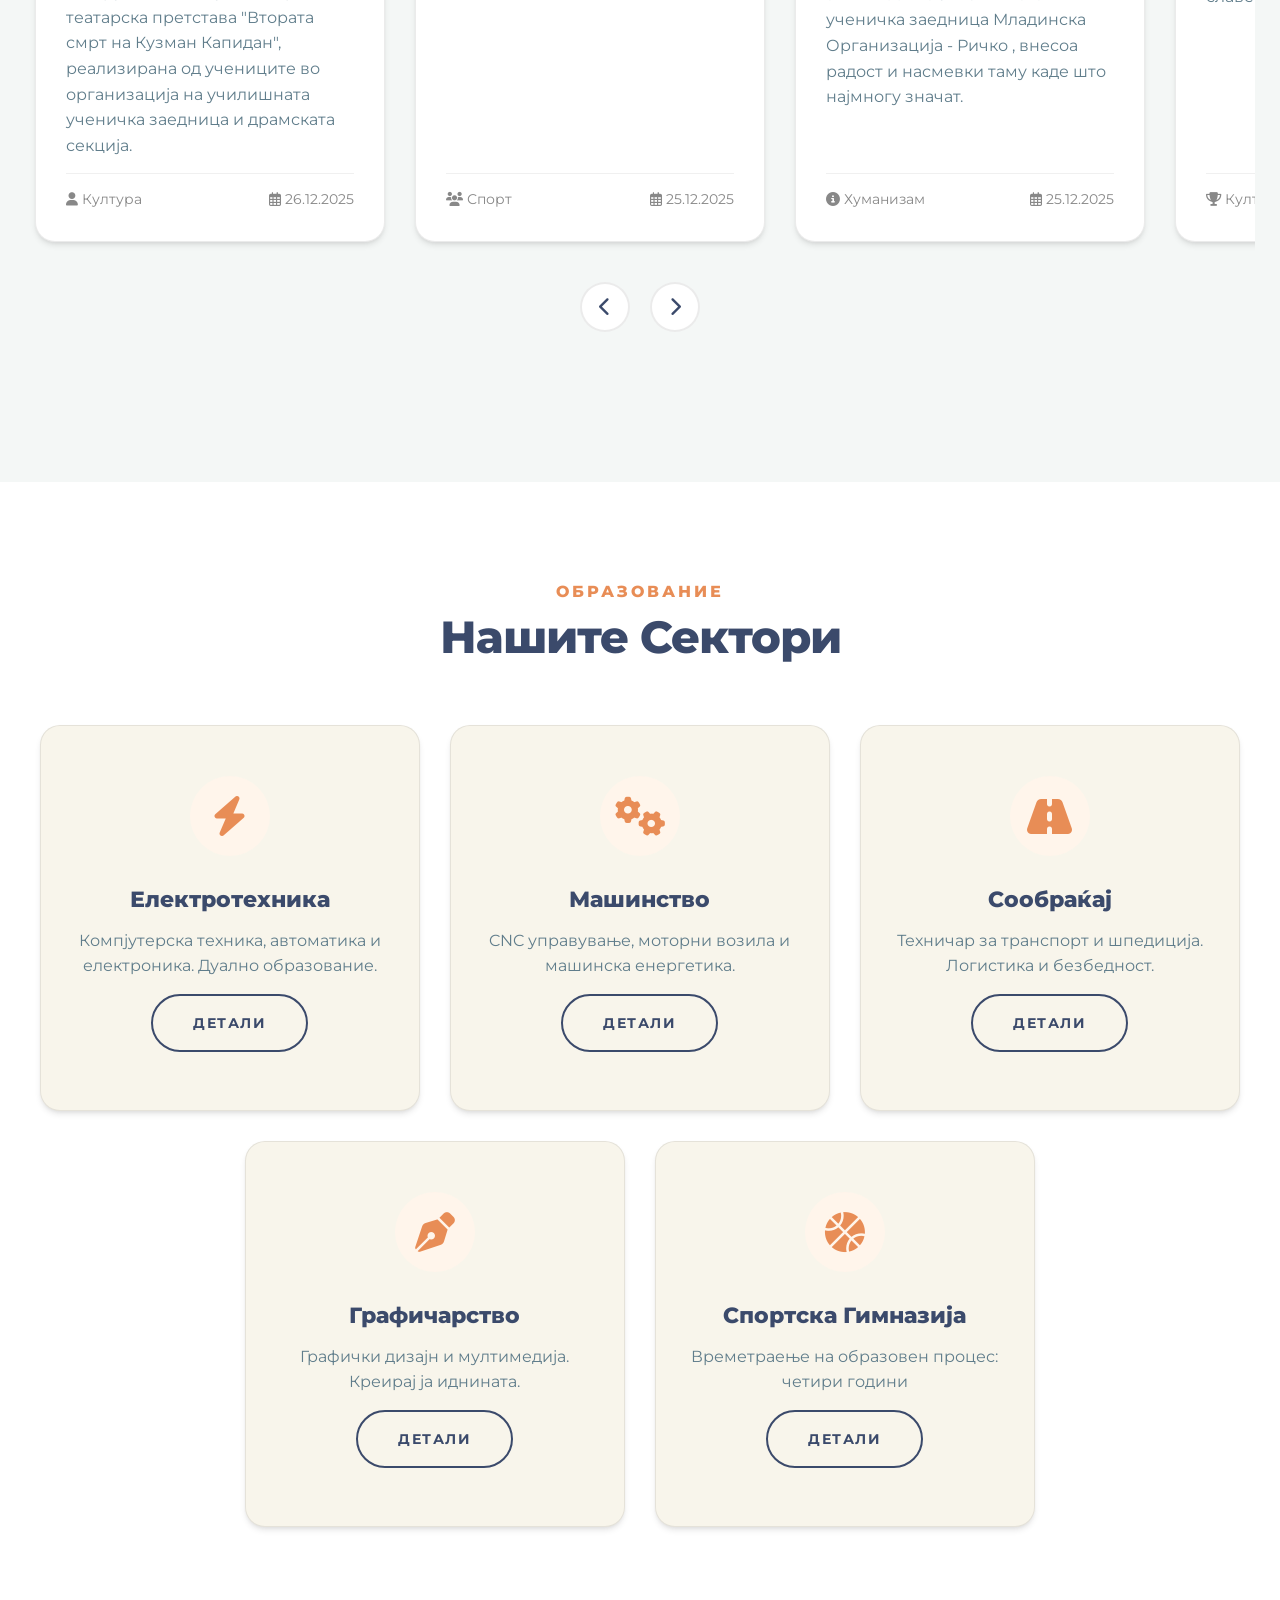
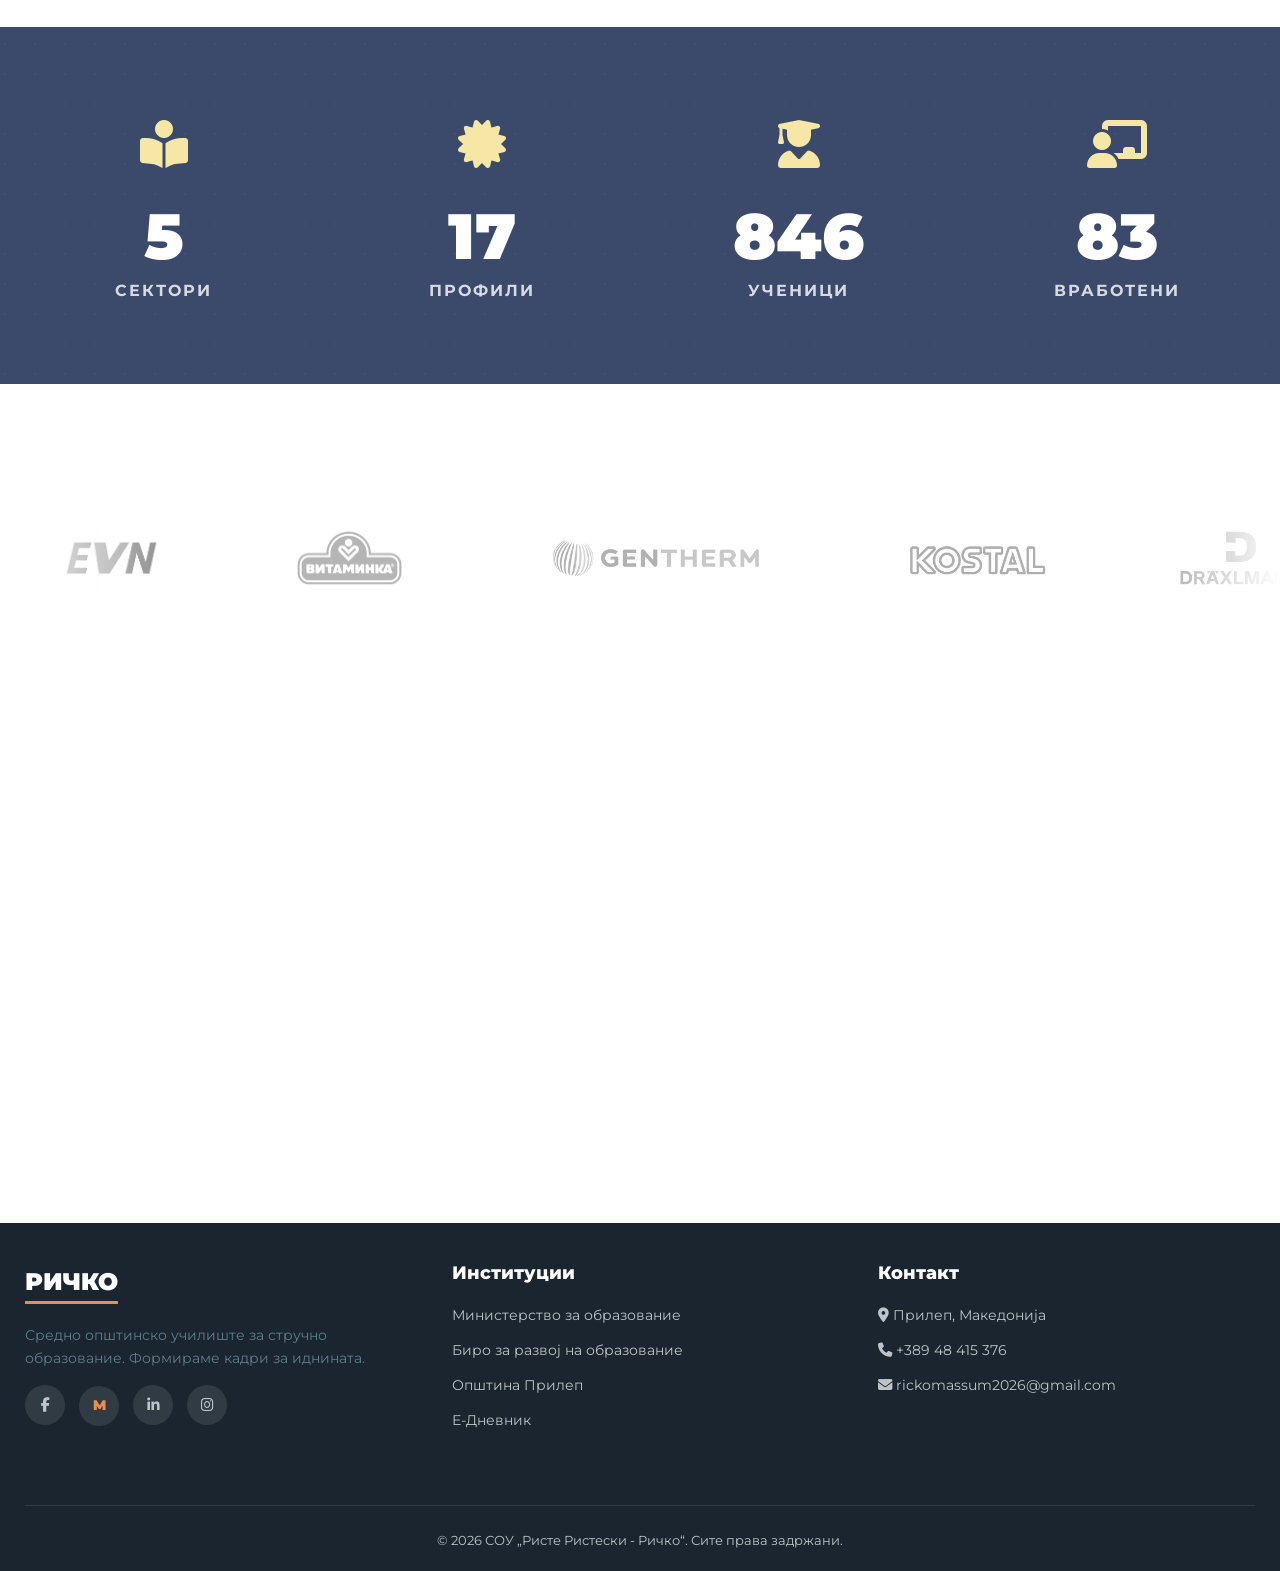
==== commit b01a24d1: "Update index.html" ====
--- a/index.html
+++ b/index.html
@@ -59,7 +59,7 @@
                 Средно Општинско Училиште „Ристе Ристески - Ричко“ - Прилеп.
                 Лидер во техничкото образование и дуалната настава.
             </p>
-            <div class="reveal d-200">
+            <div class="reveal d-300">
                 <a href="#sectors" class="btn btn-primary">Разгледај Сектори <i class="fas fa-arrow-right" style="margin-left:10px;"></i></a>
             </div>
         </div>
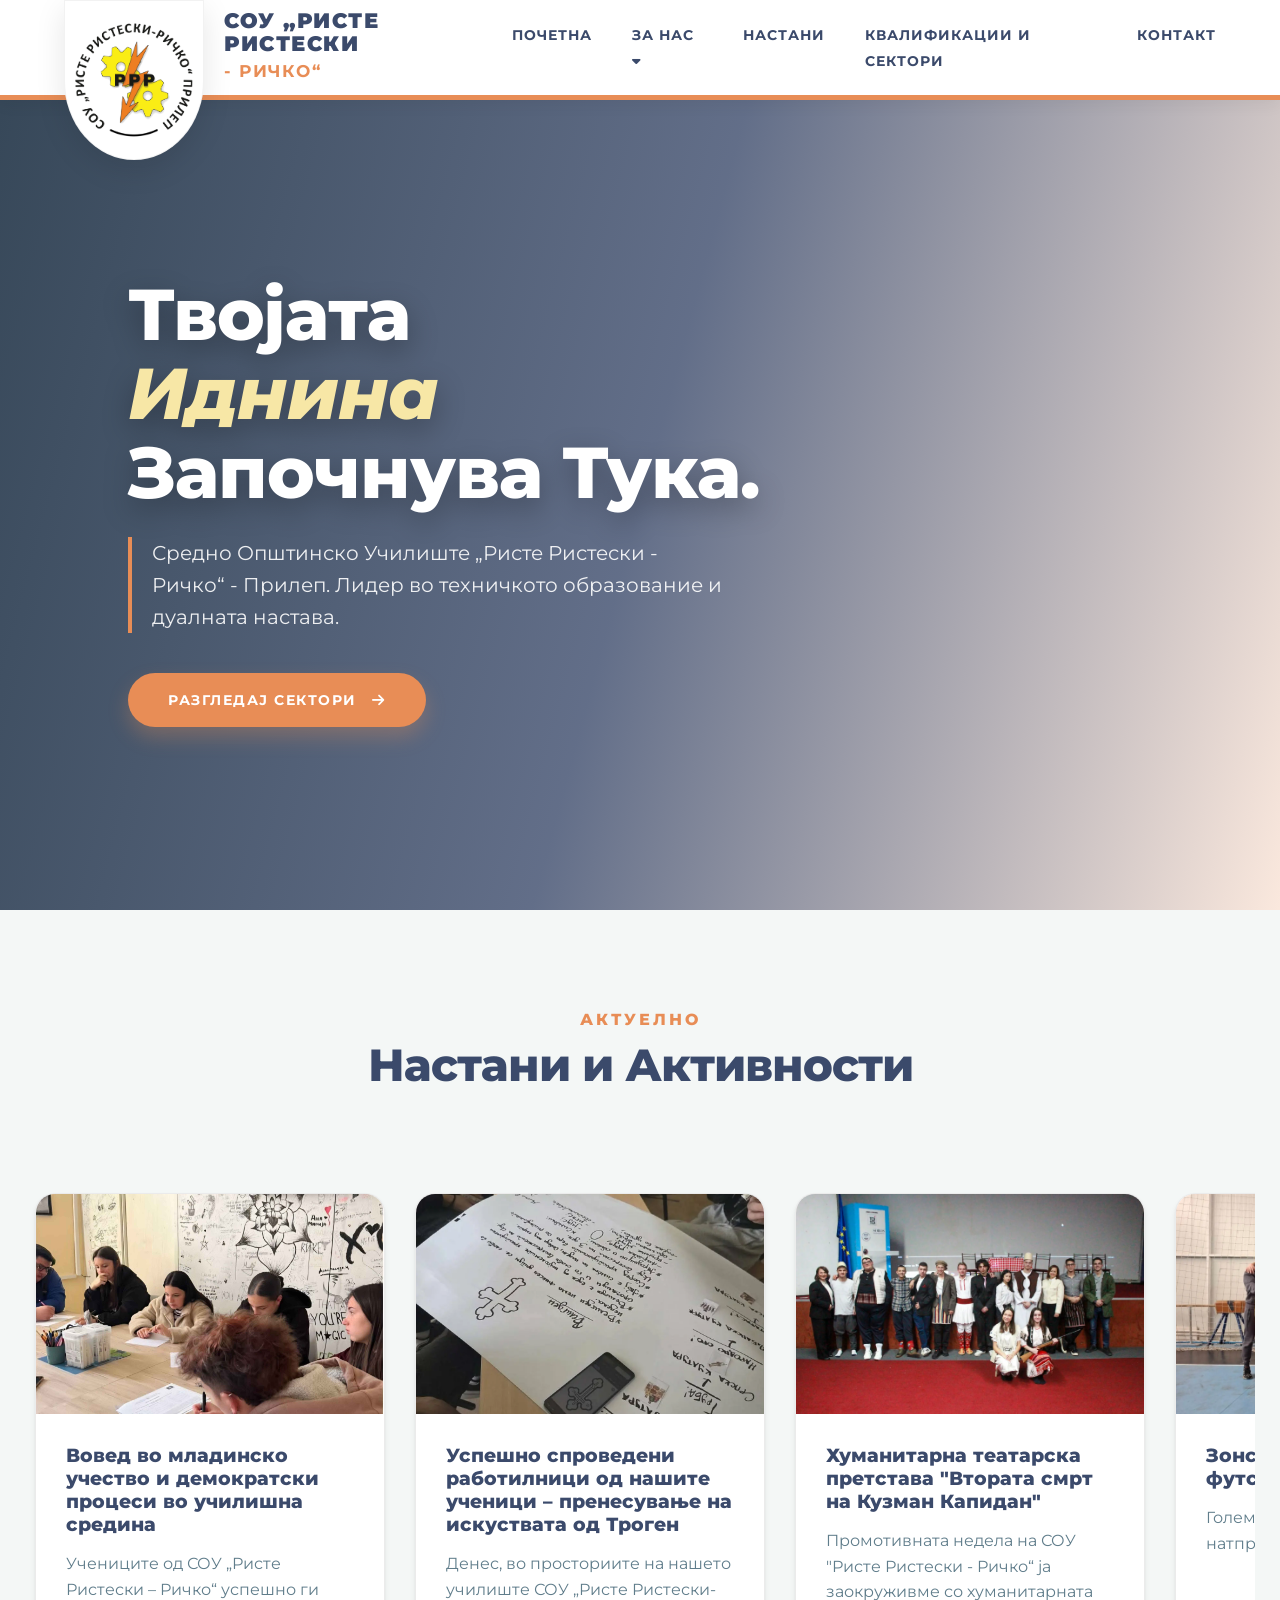
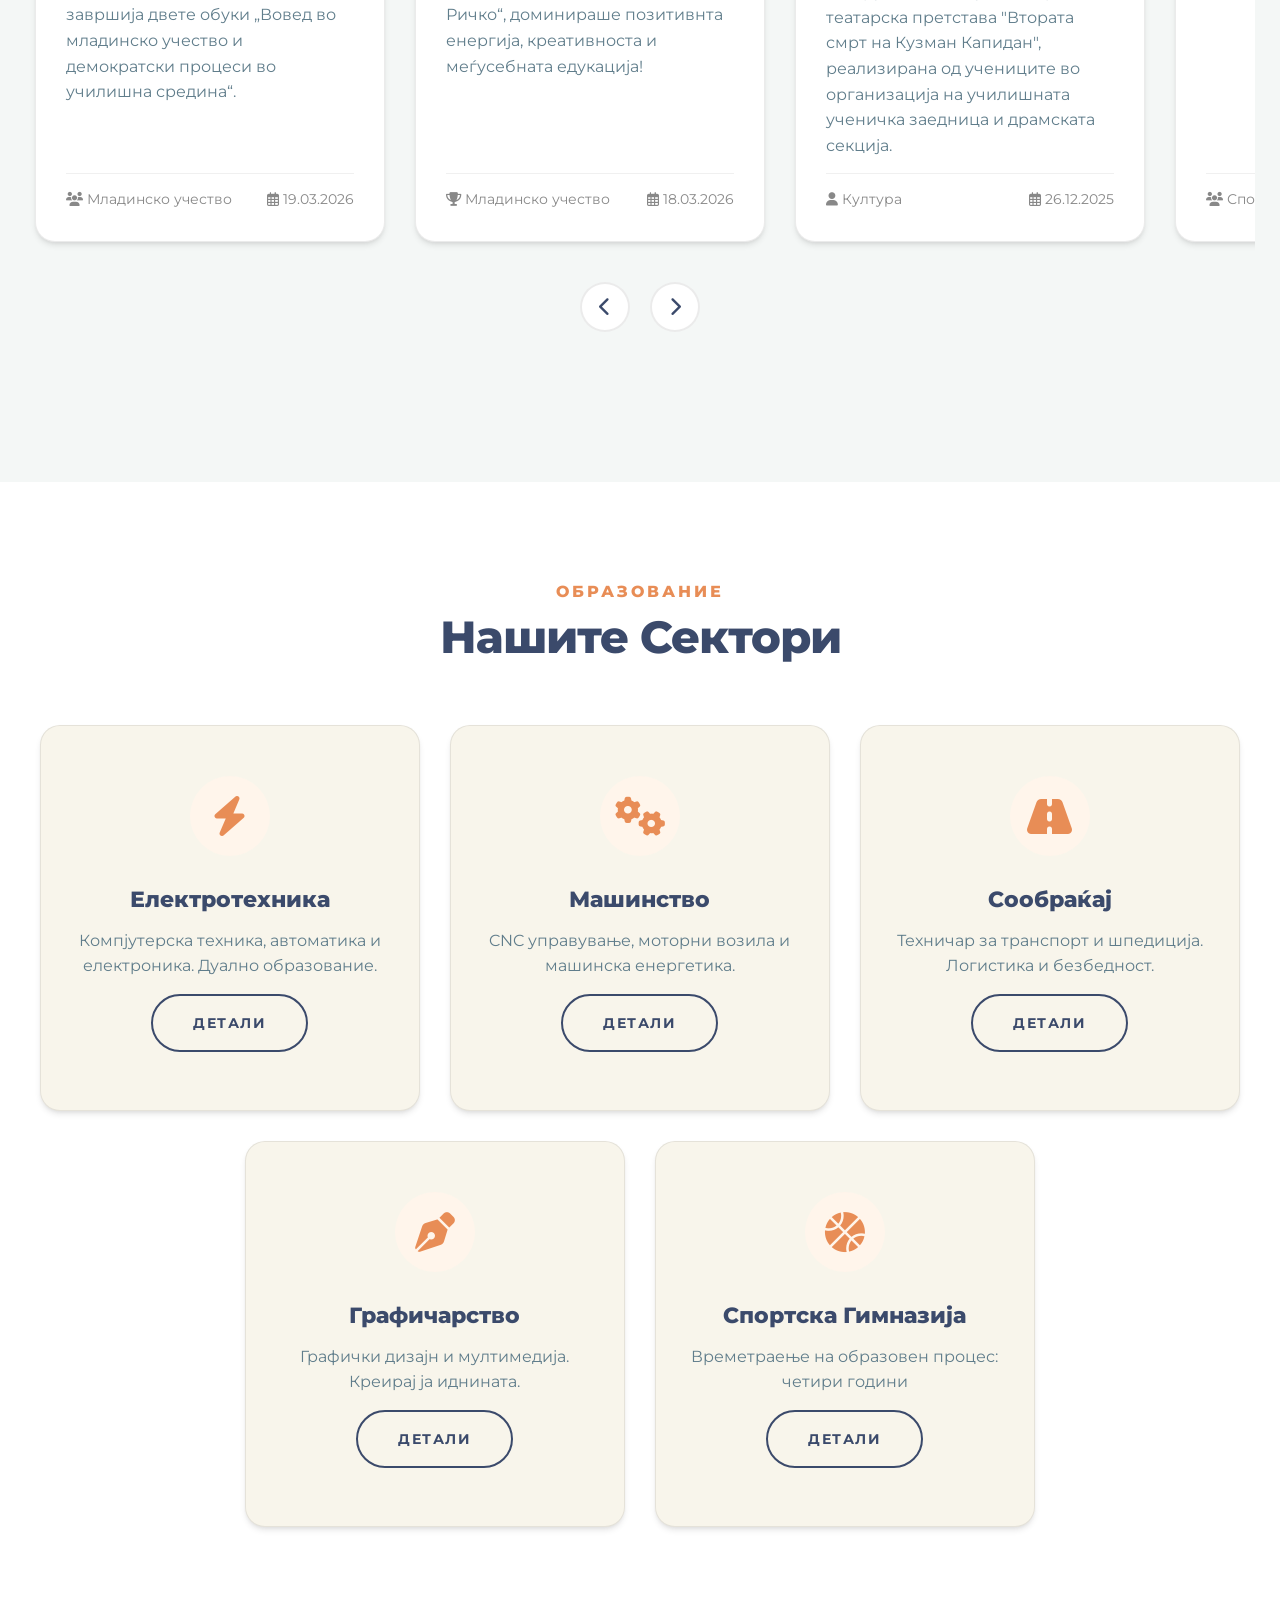
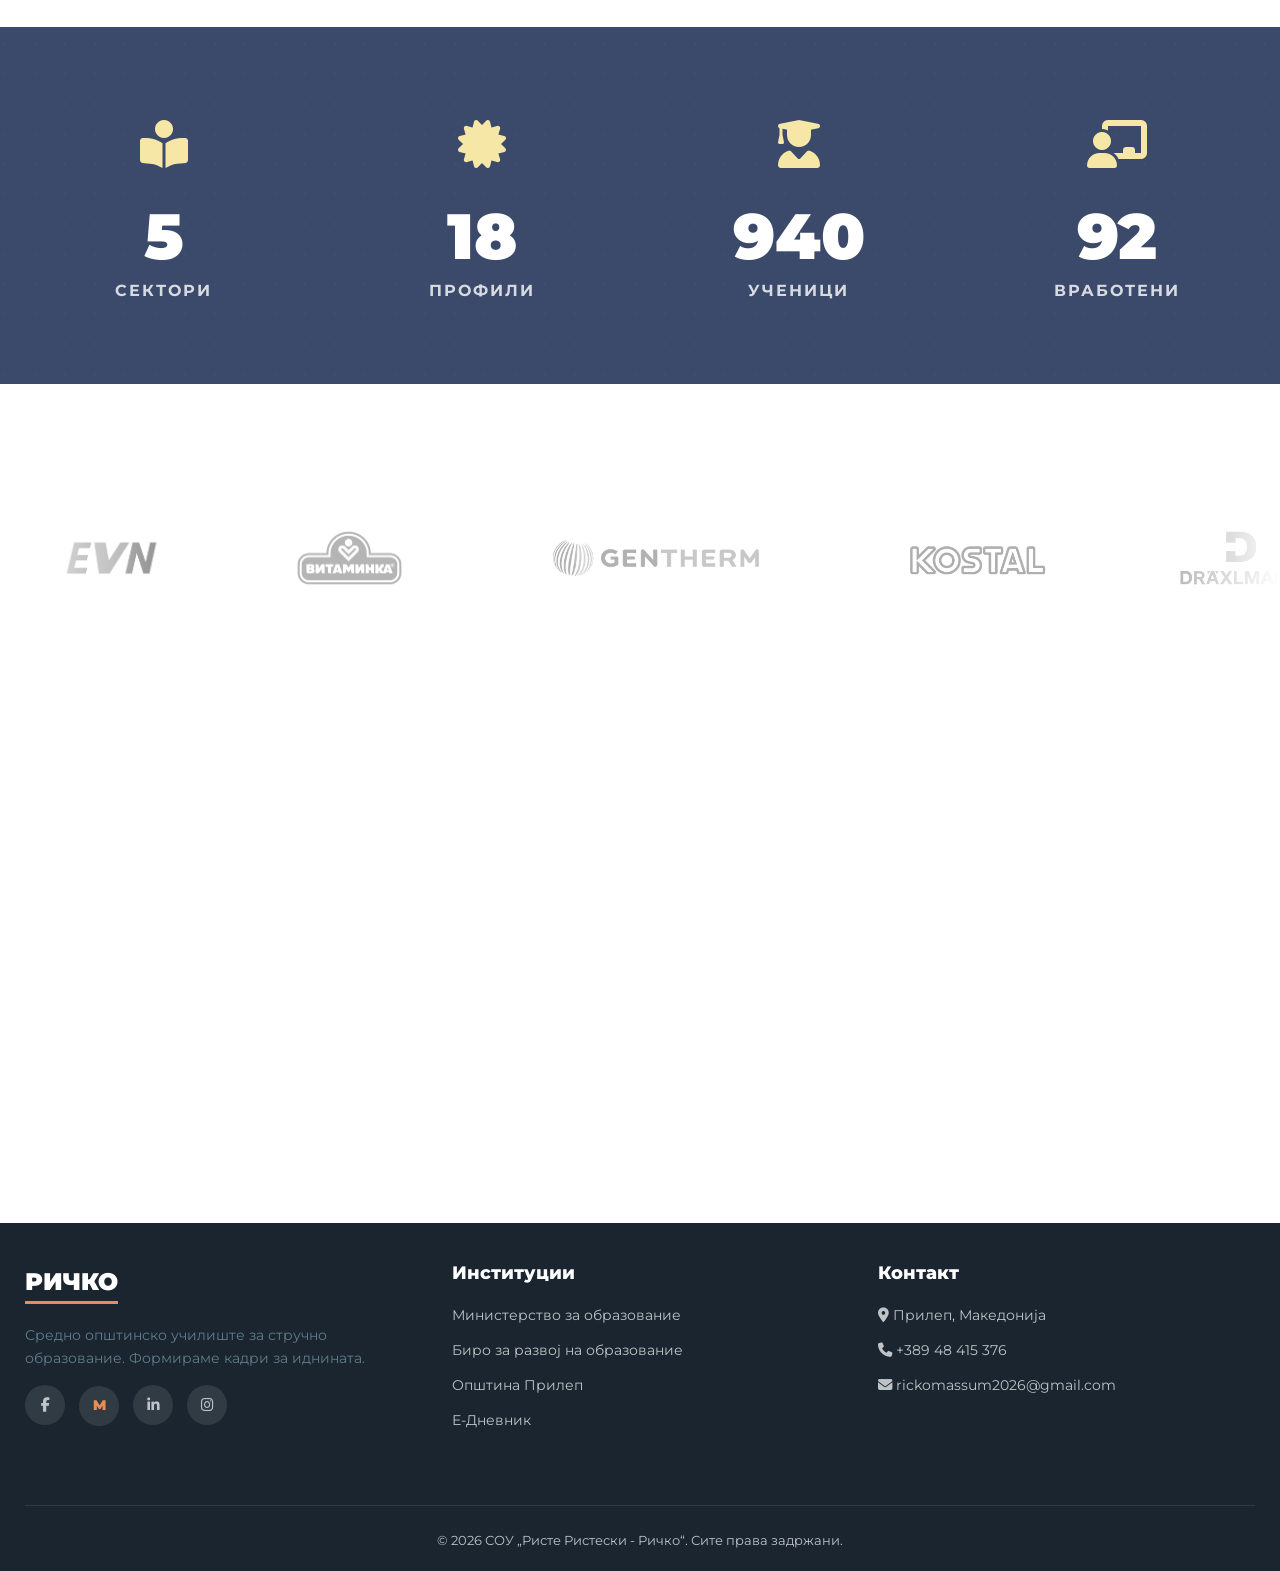
==== commit d99be8df: "Update index.html" ====
--- a/index.html
+++ b/index.html
@@ -75,70 +75,6 @@
             <div class="slider-container reveal d-100">
                 <div class="cards-track" id="cardTrack">
                     
-                    <a href="nastan1.html" class="event-card">
-                        <span class="card-badge">Ново</span>
-                        <div class="card-img">
-                            <img src="IMAGES/nastani1.webp" alt="Teatar">
-                        </div>
-                        <div class="card-body">
-                            <h4 class="card-title">Хуманитарна театарска претстава "Втората смрт на Кузман Капидан"</h4>
-                            <p>Промотивната недела на СОУ "Ристе Ристески - Ричко“ ја заокруживме со хуманитарната театарска претстава "Втората смрт на Кузман Капидан",
-                                 реализирана од учениците во организација на училишната ученичка заедница и драмската секција.</p>
-                            <div class="card-meta">
-                                <span><i class="fas fa-user"></i> Култура</span>
-                                <span><i class="far fa-calendar-alt"></i> 26.12.2025</span>
-                            </div>
-                        </div>
-                    </a>
-
-                    <a href="nastan2.html" class="event-card">
-                        <span class="card-badge">Футсал</span>
-                        <div class="card-img">
-                            <img src="IMAGES/nastani2.webp" alt="Футсал">
-                        </div>
-                        <div class="card-body">
-                            <h4 class="card-title">Зонски натпревари во футсал</h4>
-                            <p>Голем успех на зонските натпревари во футсал за Ричко!</p>
-                            <div class="card-meta">
-                                <span><i class="fas fa-users"></i> Спорт</span>
-                                <span><i class="far fa-calendar-alt"></i> 25.12.2025</span>
-                            </div>
-                        </div>
-                    </a>
-
-                    <a href="nastan3.html" class="event-card">
-                        <span class="card-badge">Хуманитарна акција</span>
-                        <div class="card-img">
-                            <img src="IMAGES/nastani3.webp" alt="Хуманитарна акција">
-                        </div>
-                        <div class="card-body">
-                            <h4 class="card-title">Празниците се најубави кога се споделуваат</h4>
-                            <p>Вo, духот нa хуманоста и заедништвото, учениците од СОУ „Ристе Ристески- Ричко"
-                               преку активност на Училишната ученичка заедница Младинска Организација - Ричко ,
-                               внесоа радост и насмевки таму каде што најмногу значат.</p>
-                            <div class="card-meta">
-                                <span><i class="fas fa-info-circle"></i> Хуманизам</span>
-                                <span><i class="far fa-calendar-alt"></i> 25.12.2025</span>
-                            </div>
-                        </div>
-                    </a>
-                    
-                    <a href="nastan4.html" class="event-card">
-                        <span class="card-badge">Литература</span>
-                        <div class="card-img">
-                            <img src="IMAGES/t.webp" alt="Литературно читање">
-                        </div>
-                        <div class="card-body">
-                            <h4 class="card-title">Литературно читање</h4>
-                            <p>Bo pамките на низата активности посветени на нашиот патрон Ристе Ристески — Ричко,
-                                 денес ce одржа литературно читање што ја славеше моќта на зборот.</p>
-                            <div class="card-meta">
-                                <span><i class="fas fa-trophy"></i> Култура</span>
-                                <span><i class="far fa-calendar-alt"></i> 23.12.2025</span>
-                            </div>
-                        </div>
-                    </a>
-
                     <a href="nastan5.html" class="event-card">
                         <span class="card-badge">Младинско учество</span>
                         <div class="card-img">
@@ -156,7 +92,7 @@
                             </div>
                         </div>
                     </a>
-
+                    
                     <a href="nastan6.html" class="event-card">
                         <span class="card-badge">Младинско учество</span>
                         <div class="card-img">
@@ -172,6 +108,74 @@
                             </div>
                         </div>
                     </a>
+                    
+                                        
+                    <a href="nastan1.html" class="event-card">
+                        <span class="card-badge">Ново</span>
+                        <div class="card-img">
+                            <img src="IMAGES/nastani1.webp" alt="Teatar">
+                        </div>
+                        <div class="card-body">
+                            <h4 class="card-title">Хуманитарна театарска претстава "Втората смрт на Кузман Капидан"</h4>
+                            <p>Промотивната недела на СОУ "Ристе Ристески - Ричко“ ја заокруживме со хуманитарната театарска претстава "Втората смрт на Кузман Капидан",
+                                 реализирана од учениците во организација на училишната ученичка заедница и драмската секција.</p>
+                            <div class="card-meta">
+                                <span><i class="fas fa-user"></i> Култура</span>
+                                <span><i class="far fa-calendar-alt"></i> 26.12.2025</span>
+                            </div>
+                        </div>
+                    </a>
+
+                    <a href="nastan2.html" class="event-card">
+                        <span class="card-badge">Футсал</span>
+                        <div class="card-img">
+                            <img src="IMAGES/nastani2.webp" alt="Футсал">
+                        </div>
+                        <div class="card-body">
+                            <h4 class="card-title">Зонски натпревари во футсал</h4>
+                            <p>Голем успех на зонските натпревари во футсал за Ричко!</p>
+                            <div class="card-meta">
+                                <span><i class="fas fa-users"></i> Спорт</span>
+                                <span><i class="far fa-calendar-alt"></i> 25.12.2025</span>
+                            </div>
+                        </div>
+                    </a>
+
+                    <a href="nastan3.html" class="event-card">
+                        <span class="card-badge">Хуманитарна акција</span>
+                        <div class="card-img">
+                            <img src="IMAGES/nastani3.webp" alt="Хуманитарна акција">
+                        </div>
+                        <div class="card-body">
+                            <h4 class="card-title">Празниците се најубави кога се споделуваат</h4>
+                            <p>Вo, духот нa хуманоста и заедништвото, учениците од СОУ „Ристе Ристески- Ричко"
+                               преку активност на Училишната ученичка заедница Младинска Организација - Ричко ,
+                               внесоа радост и насмевки таму каде што најмногу значат.</p>
+                            <div class="card-meta">
+                                <span><i class="fas fa-info-circle"></i> Хуманизам</span>
+                                <span><i class="far fa-calendar-alt"></i> 25.12.2025</span>
+                            </div>
+                        </div>
+                    </a>
+                    
+                    <a href="nastan4.html" class="event-card">
+                        <span class="card-badge">Литература</span>
+                        <div class="card-img">
+                            <img src="IMAGES/t.webp" alt="Литературно читање">
+                        </div>
+                        <div class="card-body">
+                            <h4 class="card-title">Литературно читање</h4>
+                            <p>Bo pамките на низата активности посветени на нашиот патрон Ристе Ристески — Ричко,
+                                 денес ce одржа литературно читање што ја славеше моќта на зборот.</p>
+                            <div class="card-meta">
+                                <span><i class="fas fa-trophy"></i> Култура</span>
+                                <span><i class="far fa-calendar-alt"></i> 23.12.2025</span>
+                            </div>
+                        </div>
+                    </a>
+
+
+                    
 
                 </div>
 
--- a/CSS/global.css
+++ b/CSS/global.css
@@ -1,341 +1,529 @@
     /* ======================================================
    1. GLOBAL VARIABLES
    ====================================================== */
-:root {
-    --dark-blue: #2c3e50;       
-    --ricko-blue: #3B4A6B;     
-    --steel-blue: #607D8B;      
-    --light-yellow: #F7E7A6;    
-    --orange: #E88D56;          
-    --orange-dark: #d35400;     
-    --color-light-blue: #e3f2fd;
-    
-    --white: #ffffff;
-    --off-white: #fdfdfd;
-    --bg-gray: #f4f7f6;
-    --border-color: rgba(0,0,0,0.08);
-    
-    --header-height: 100px;
-    --container-width: 1280px;
-    --badge-width: 140px;
-    --badge-height: 160px;
-
-    --shadow-sm: 0 5px 15px rgba(0,0,0,0.05);
-    --shadow-md: 0 10px 30px rgba(0,0,0,0.1);
-    --shadow-lg: 0 20px 50px rgba(0,0,0,0.15);
-    --transition-fast: 0.2s ease;
-    --transition-smooth: 0.4s cubic-bezier(0.165, 0.84, 0.44, 1);
-}
-
-/* ==============================================
+    :root {
+        --dark-blue: #2c3e50;
+        --ricko-blue: #3B4A6B;
+        --steel-blue: #607D8B;
+        --light-yellow: #F7E7A6;
+        --orange: #E88D56;
+        --orange-dark: #d35400;
+        --color-light-blue: #e3f2fd;
+
+        --white: #ffffff;
+        --off-white: #fdfdfd;
+        --bg-gray: #f4f7f6;
+        --border-color: rgba(0, 0, 0, 0.08);
+
+        --header-height: 100px;
+        --container-width: 1280px;
+        --badge-width: 140px;
+        --badge-height: 160px;
+
+        --shadow-sm: 0 5px 15px rgba(0, 0, 0, 0.05);
+        --shadow-md: 0 10px 30px rgba(0, 0, 0, 0.1);
+        --shadow-lg: 0 20px 50px rgba(0, 0, 0, 0.15);
+        --transition-fast: 0.2s ease;
+        --transition-smooth: 0.4s cubic-bezier(0.165, 0.84, 0.44, 1);
+    }
+
+    /* ==============================================
    2. RESET & BASE STYLES
    ==============================================*/
-* { margin: 0; padding: 0; box-sizing: border-box; outline: none; }
-
-html { scroll-behavior: smooth; font-size: 16px; }
-      
-
-body {
-    font-family: 'Montserrat', sans-serif;
-    background-color: var(--white);
-    color: #444;
-    overflow-x: hidden;
-    line-height: 1.6;
-    -webkit-font-smoothing: antialiased;
-    display: flex;
-    flex-direction: column;
-    min-height: 100vh;
-}
-
-a { text-decoration: none; color: inherit; transition: var(--transition-fast); }
-ul { list-style: none; }
-img { display: block; max-width: 100%; height: auto; }
-
-h1, h2, h3, h4, h5, h6 { color: var(--ricko-blue); font-weight: 800; line-height: 1.2; }
-p { color: var(--steel-blue); margin-bottom: 15px; font-weight: 400; }
-
-.container { max-width: var(--container-width); margin: 0 auto; padding: 0 25px; position: relative; }
-.section-padding { padding: 100px 0; }
-.text-center { text-align: center; }
-.flex-center { display: flex; align-items: center; justify-content: center; }
-
-/* ====================================================
+    * {
+        margin: 0;
+        padding: 0;
+        box-sizing: border-box;
+        outline: none;
+    }
+
+    html {
+        scroll-behavior: smooth;
+        font-size: 16px;
+    }
+
+
+    body {
+        font-family: 'Montserrat', sans-serif;
+        background-color: var(--white);
+        color: #444;
+        overflow-x: hidden;
+        line-height: 1.6;
+        -webkit-font-smoothing: antialiased;
+        display: flex;
+        flex-direction: column;
+        min-height: 100vh;
+    }
+
+    a {
+        text-decoration: none;
+        color: inherit;
+        transition: var(--transition-fast);
+    }
+
+    ul {
+        list-style: none;
+    }
+
+    img {
+        display: block;
+        max-width: 100%;
+        height: auto;
+    }
+
+    h1,
+    h2,
+    h3,
+    h4,
+    h5,
+    h6 {
+        color: var(--ricko-blue);
+        font-weight: 800;
+        line-height: 1.2;
+    }
+
+    p {
+        color: var(--steel-blue);
+        margin-bottom: 15px;
+        font-weight: 400;
+    }
+
+    .container {
+        max-width: var(--container-width);
+        margin: 0 auto;
+        padding: 0 25px;
+        position: relative;
+    }
+
+    .section-padding {
+        padding: 100px 0;
+    }
+
+    .text-center {
+        text-align: center;
+    }
+
+    .flex-center {
+        display: flex;
+        align-items: center;
+        justify-content: center;
+    }
+
+    /* ====================================================
    3. ANIMATIONS & BUTTONS
    ==================================================== */
-.reveal {
-    position: relative;
-    transform: translateY(80px);
-    opacity: 0;
-    transition: all 0.8s cubic-bezier(0.5, 0, 0, 1);
-    will-change: transform, opacity;
-}
-
-.reveal.active { transform: translateY(0); opacity: 1; }
-.d-100 { transition-delay: 0.1s; }
-.d-200 { transition-delay: 0.2s; }
-.d-300 { transition-delay: 0.3s; }
-.d-400 { transition-delay: 0.4s; }
-
-.btn {
-    display: inline-block;
-    padding: 16px 40px;
-    font-size: 14px;
-    font-weight: 700;
-    text-transform: uppercase;
-    letter-spacing: 1.5px;
-    border-radius: 50px;
-    position: relative;
-    overflow: hidden;
-    z-index: 1;
-    transition: var(--transition-smooth);
-    cursor: pointer;
-    border: none;
-}
-
-.btn-primary {
-    background-color: var(--orange);
-    color: var(--white);
-    box-shadow: 0 10px 20px rgba(232, 141, 86, 0.3);
-}
-
-.btn-primary::before {
-    content: '';
-    position: absolute;
-    top: 0; left: 0; width: 0%; height: 100%;
-    background-color: var(--orange-dark);
-    transition: var(--transition-smooth);
-    z-index: -1;
-    border-radius: 50px;
-}
-
-.btn-primary:hover { transform: translateY(-5px); box-shadow: 0 15px 30px rgba(232, 141, 86, 0.4); }
-.btn-primary:hover::before { width: 100%; }
-
-.btn-outline {
-    background: transparent;
-    border: 2px solid var(--ricko-blue);
-    color: var(--ricko-blue);
-}
-
-.btn-outline:hover {
-    background: var(--ricko-blue);
-    color: var(--white);
-    transform: translateY(-3px);
-    box-shadow: 0 10px 20px rgba(59, 74, 107, 0.2);
-}
-
-/* ======================================================
+    .reveal {
+        position: relative;
+        transform: translateY(80px);
+        opacity: 0;
+        transition: all 0.8s cubic-bezier(0.5, 0, 0, 1);
+        will-change: transform, opacity;
+    }
+
+    .reveal.active {
+        transform: translateY(0);
+        opacity: 1;
+    }
+
+    .d-100 {
+        transition-delay: 0.1s;
+    }
+
+    .d-200 {
+        transition-delay: 0.2s;
+    }
+
+    .d-300 {
+        transition-delay: 0.3s;
+    }
+
+    .d-400 {
+        transition-delay: 0.4s;
+    }
+
+    .btn {
+        display: inline-block;
+        padding: 16px 40px;
+        font-size: 14px;
+        font-weight: 700;
+        text-transform: uppercase;
+        letter-spacing: 1.5px;
+        border-radius: 50px;
+        position: relative;
+        overflow: hidden;
+        z-index: 1;
+        transition: var(--transition-smooth);
+        cursor: pointer;
+        border: none;
+    }
+
+    .btn-primary {
+        background-color: var(--orange);
+        color: var(--white);
+        box-shadow: 0 10px 20px rgba(232, 141, 86, 0.3);
+    }
+
+    .btn-primary::before {
+        content: '';
+        position: absolute;
+        top: 0;
+        left: 0;
+        width: 0%;
+        height: 100%;
+        background-color: var(--orange-dark);
+        transition: var(--transition-smooth);
+        z-index: -1;
+        border-radius: 50px;
+    }
+
+    .btn-primary:hover {
+        transform: translateY(-5px);
+        box-shadow: 0 15px 30px rgba(232, 141, 86, 0.4);
+    }
+
+    .btn-primary:hover::before {
+        width: 100%;
+    }
+
+    .btn-outline {
+        background: transparent;
+        border: 2px solid var(--ricko-blue);
+        color: var(--ricko-blue);
+    }
+
+    .btn-outline:hover {
+        background: var(--ricko-blue);
+        color: var(--white);
+        transform: translateY(-3px);
+        box-shadow: 0 10px 20px rgba(59, 74, 107, 0.2);
+    }
+
+    /* ======================================================
    4. HEADER & NAVIGATION
    ====================================================== */
-header {
-    height: var(--header-height);
-    background: var(--white);
-    display: flex;
-    justify-content: flex-end;
-    align-items: center;
-    padding: 0 5%;
-    position: sticky;
-    top: 0;
-    z-index: 1000;
-    border-bottom: 5px solid var(--orange);
-    box-shadow: var(--shadow-sm);
-    transition: var(--transition-smooth);
-}
-
-.logo-badge {
-    position: absolute;
-    top: 0; left: 5%;
-    width: var(--badge-width);
-    height: var(--badge-height);
-    background: var(--white);
-    border-radius: 0 0 50% 50%;
-    box-shadow: var(--shadow-md);
-    z-index: 1001;
-    display: flex;
-    align-items: center;
-    justify-content: center;
-    flex-direction: column;
-    border: 1px solid #eee;
-    border-top: none;
-    transition: all 0.6s ease-in-out;
-    cursor: pointer;
-}
-
-.logo-badge.scrolled {
-    height: 95px; width: 110px;
-    border-radius: 0 0 20px 20px;
-    box-shadow: var(--shadow-sm);
-}
-
-.logo-badge:hover:not(.scrolled) {
-    height: calc(var(--badge-height) + 15px);
-    background: #fffdf5;
-}
-
-.logo-badge img { width: 85%; height: 85%; object-fit: contain; }
-
-.header-title {
+    header {
+        height: var(--header-height);
+        background: var(--white);
+        display: flex;
+        justify-content: flex-start;
+        align-items: center;
+        padding: 0 5%;
+        position: sticky;
+        top: 0;
+        z-index: 1000;
+        border-bottom: 5px solid var(--orange);
+        box-shadow: var(--shadow-sm);
+        transition: var(--transition-smooth);
+    }
+
+    .logo-badge {
+        position: absolute;
+        top: 0;
+        left: 5%;
+        width: var(--badge-width);
+        height: var(--badge-height);
+        background: var(--white);
+        border-radius: 0 0 50% 50%;
+        box-shadow: var(--shadow-md);
+        z-index: 1001;
+        display: flex;
+        align-items: center;
+        justify-content: center;
+        flex-direction: column;
+        border: 1px solid #eee;
+        border-top: none;
+        transition: all 0.6s ease-in-out;
+        cursor: pointer;
+    }
+
+    .logo-badge.scrolled {
+        height: 95px;
+        width: 110px;
+        border-radius: 0 0 20px 20px;
+        box-shadow: var(--shadow-sm);
+    }
+
+    .logo-badge:hover:not(.scrolled) {
+        height: calc(var(--badge-height) + 15px);
+        background: #fffdf5;
+    }
+
+    .logo-badge img {
+        width: 85%;
+        height: 85%;
+        object-fit: contain;
+    }
+
+    .header-title {
         position: relative;
+        left: 0;
+        top: 0;
+        transform: none;
+        margin-left: 160px;
         margin-right: auto;
-        margin-left: 20px;
-        transform: none;
-        top: auto;
-        left: 140px;
         text-transform: uppercase;
-        font-size: 1.1rem;
-        line-height: 1.3;
+        color: var(--ricko-blue);
+        letter-spacing: 1.5px;
+        pointer-events: none;
+        display: flex;
+        flex-direction: column;
+        flex-shrink: 1;
+        min-width: 0;
+        text-shadow: 1px 1px 0px rgba(255, 255, 255, 0.8);
+    }
+
+    .header-title strong {
+        font-weight: 900;
+        display: block;
+        font-size: 1.3rem;
+        line-height: 1.1;
+    }
+
+    .header-title span {
+        color: var(--orange);
+        font-size: 1.05rem;
+        font-weight: 700;
+        display: block;
+        margin-top: 2px;
+    }
+
+    .nav-menu {
+        display: flex;
+        gap: 40px;
+    }
+
+    .nav-link {
+        font-size: 0.85rem;
+        font-weight: 700;
+        text-transform: uppercase;
         color: var(--ricko-blue);
         letter-spacing: 1px;
-        pointer-events: none;
-    }
-
-    .header-title strong {
-        font-weight: 900;
-        display: inline;
-        font-size: 1.3rem;
-    }
-
-    .header-title span {
+        position: relative;
+        padding: 10px 0;
+    }
+
+    .nav-link::after {
+        content: '';
+        position: absolute;
+        bottom: 0;
+        left: 0;
+        width: 0;
+        height: 3px;
+        background: var(--orange);
+        transition: 0.3s cubic-bezier(0.25, 1, 0.5, 1);
+    }
+
+    .nav-link:hover,
+    .nav-link.active {
         color: var(--orange);
     }
 
-.nav-menu { display: flex; gap: 40px; }
-
-.nav-link {
-    font-size: 0.85rem;
-    font-weight: 700;
-    text-transform: uppercase;
-    color: var(--ricko-blue);
-    letter-spacing: 1px;
-    position: relative;
-    padding: 10px 0;
-}
-
-.nav-link::after {
-    content: ''; position: absolute; bottom: 0; left: 0;
-    width: 0; height: 3px; background: var(--orange);
-    transition: 0.3s cubic-bezier(0.25, 1, 0.5, 1);
-}
-
-.nav-link:hover, .nav-link.active { color: var(--orange); }
-.nav-link:hover::after, .nav-link.active::after { width: 100%; }
-
-.hamburger {
-    display: none;
-    font-size: 1.8rem;
-    color: var(--ricko-blue);
-    cursor: pointer;
-}
-
-/*=============== DROP-DOWN MENU ============== */
-.nav-menu li.dropdown { position: relative; }
-
-.nav-menu li.dropdown .dropdown-menu {
-    display: none; position: absolute; top: 100%; left: 0;
-    background-color: var(--white); min-width: 200px;
-    z-index: 1000; border-radius: 10px; box-shadow: var(--shadow-md);
-    overflow: hidden; transition: all 0.3s ease;
-}
-
-.nav-menu li.dropdown .dropdown-menu li a {
-    display: block; padding: 12px 20px; color: var(--dark-blue);
-    font-weight: 600; transition: all 0.3s ease;
-}
-
-.nav-menu li.dropdown .dropdown-menu li a:hover {
-    background-color: var(--orange); color: var(--white); transform: translateX(5px);
-}
-
-.nav-menu li.dropdown:hover .dropdown-menu { display: block; }
-
-/* ==========================================================================
+    .nav-link:hover::after,
+    .nav-link.active::after {
+        width: 100%;
+    }
+
+    .hamburger {
+        display: none;
+        font-size: 1.8rem;
+        color: var(--ricko-blue);
+        cursor: pointer;
+    }
+
+    /*=============== DROP-DOWN MENU ============== */
+    .nav-menu li.dropdown {
+        position: relative;
+    }
+
+    .nav-menu li.dropdown .dropdown-menu {
+        display: none;
+        position: absolute;
+        top: 100%;
+        left: 0;
+        background-color: var(--white);
+        min-width: 200px;
+        z-index: 1000;
+        border-radius: 10px;
+        box-shadow: var(--shadow-md);
+        overflow: hidden;
+        transition: all 0.3s ease;
+    }
+
+    .nav-menu li.dropdown .dropdown-menu li a {
+        display: block;
+        padding: 12px 20px;
+        color: var(--dark-blue);
+        font-weight: 600;
+        transition: all 0.3s ease;
+    }
+
+    .nav-menu li.dropdown .dropdown-menu li a:hover {
+        background-color: var(--orange);
+        color: var(--white);
+        transform: translateX(5px);
+    }
+
+    .nav-menu li.dropdown:hover .dropdown-menu {
+        display: block;
+    }
+
+    /* ==========================================================================
    5. FOOTER
    ========================================================================== */
-footer {
-    background-color: #1a252f;
-    color: #bdc3c7;
-    padding: 40px 0 20px;
-    font-size: 0.9rem;
-    margin-top: auto; 
-}
-
-.footer-grid {
-    display: grid;
-    grid-template-columns: repeat(auto-fit, minmax(250px, 1fr));
-    gap: 50px;
-    margin-bottom: 60px;
-}
-
-.footer-logo {
-    font-weight: 900; color: #fff; font-size: 1.5rem;
-    margin-bottom: 20px; display: inline-block;
-    border-bottom: 3px solid var(--orange);
-}
-
-.footer-links li { margin-bottom: 12px; }
-.footer-links a:hover { color: var(--orange); padding-left: 5px; }
-
-.footer-text { margin-bottom: 15px; font-weight: 400; color: #607d8b; }
-
-.social-icons a {
-    display: inline-flex; width: 40px; height: 40px;
-    background: rgba(255,255,255,0.1); border-radius: 50%;
-    align-items: center; justify-content: center;
-    margin-right: 10px; transition: 0.3s;
-}
-.social-icons a:hover { background: var(--orange); color: white; transform: translateY(-3px); }
-
-.r-symbol { font-style: normal; font-weight: 900; color: var(--orange); }
-.social-icons a:hover .r-symbol { color: #fff; }
-
-.copyright {
-    border-top: 1px solid rgba(255,255,255,0.1);
-    padding-top: 25px; text-align: center; font-size: 0.8rem;
-}
-
-#location, #history, #headmaster, #teachers {
-    scroll-margin-top: calc(var(--header-height) + 20px);
-}
-
-h1, h2 {
-    letter-spacing: -1px;
-}
-
-.logo-badge {
-    border: 1px solid rgba(0,0,0,0.05);
-}
-/* ==========================================================================
+    footer {
+        background-color: #1a252f;
+        color: #bdc3c7;
+        padding: 40px 0 20px;
+        font-size: 0.9rem;
+        margin-top: auto;
+    }
+
+    .footer-grid {
+        display: grid;
+        grid-template-columns: repeat(auto-fit, minmax(250px, 1fr));
+        gap: 50px;
+        margin-bottom: 60px;
+    }
+
+    .footer-logo {
+        font-weight: 900;
+        color: #fff;
+        font-size: 1.5rem;
+        margin-bottom: 20px;
+        display: inline-block;
+        border-bottom: 3px solid var(--orange);
+    }
+
+    .footer-links li {
+        margin-bottom: 12px;
+    }
+
+    .footer-links a:hover {
+        color: var(--orange);
+        padding-left: 5px;
+    }
+
+    .footer-text {
+        margin-bottom: 15px;
+        font-weight: 400;
+        color: #607d8b;
+    }
+
+    .social-icons a {
+        display: inline-flex;
+        width: 40px;
+        height: 40px;
+        background: rgba(255, 255, 255, 0.1);
+        border-radius: 50%;
+        align-items: center;
+        justify-content: center;
+        margin-right: 10px;
+        transition: 0.3s;
+    }
+
+    .social-icons a:hover {
+        background: var(--orange);
+        color: white;
+        transform: translateY(-3px);
+    }
+
+    .r-symbol {
+        font-style: normal;
+        font-weight: 900;
+        color: var(--orange);
+    }
+
+    .social-icons a:hover .r-symbol {
+        color: #fff;
+    }
+
+    .copyright {
+        border-top: 1px solid rgba(255, 255, 255, 0.1);
+        padding-top: 25px;
+        text-align: center;
+        font-size: 0.8rem;
+    }
+
+    #location,
+    #history,
+    #headmaster,
+    #teachers {
+        scroll-margin-top: calc(var(--header-height) + 20px);
+    }
+
+    h1,
+    h2 {
+        letter-spacing: -1px;
+    }
+
+    .logo-badge {
+        border: 1px solid rgba(0, 0, 0, 0.05);
+    }
+
+    /* ==========================================================================
    6. GLOBAL RESPONSIVE RULES (Header & Nav)
    ========================================================================== */
-@media (max-width: 1024px) {
-    .header-title { display: none; } 
-    header { justify-content: space-between; padding: 0 30px; }
-    
-    .logo-badge {
-        position: relative; left: 0; top: 0;
-        height: 90px; width: 90px; border-radius: 0 0 15px 15px; transform: none;
-    }
-    .logo-badge.scrolled {
-        height: 75px; width: 75px; border-radius: 0 0 10px 10px;
-    }
-}
-
-@media (max-width: 768px) {
-    .nav-menu {
-        position: fixed; top: var(--header-height); right: -100%; 
-        width: 100%; height: calc(100vh - var(--header-height));
-        background: var(--white); flex-direction: column;
-        align-items: center; justify-content: center; gap: 40px;
-        transition: 0.4s; z-index: 999;
-    }
-    .nav-menu.active { right: 0; }
-    .nav-menu li { opacity: 1 !important; transform: none !important; transition: none !important; }
-    .hamburger { display: block; }
-    
-    /* Hide Dropdowns on mobile */
-    .nav-menu li.dropdown .nav-link i.fa-caret-down,
-    .nav-menu li.dropdown .dropdown-menu,
-    .nav-menu li.dropdown:hover .dropdown-menu {
-        display: none !important;
-    }
-}
+    @media (max-width: 1024px) {
+        .header-title {
+            display: none;
+        }
+
+        header {
+            justify-content: space-between;
+            padding: 0 30px;
+        }
+
+        .logo-badge {
+            position: relative;
+            left: 0;
+            top: 0;
+            height: 90px;
+            width: 90px;
+            border-radius: 0 0 15px 15px;
+            transform: none;
+        }
+
+        .logo-badge.scrolled {
+            height: 75px;
+            width: 75px;
+            border-radius: 0 0 10px 10px;
+        }
+    }
+
+    @media (max-width: 768px) {
+        .nav-menu {
+            position: fixed;
+            top: var(--header-height);
+            right: -100%;
+            width: 100%;
+            height: calc(100vh - var(--header-height));
+            background: var(--white);
+            flex-direction: column;
+            align-items: center;
+            justify-content: center;
+            gap: 40px;
+            transition: 0.4s;
+            z-index: 999;
+        }
+
+        .nav-menu.active {
+            right: 0;
+        }
+
+        .nav-menu li {
+            opacity: 1 !important;
+            transform: none !important;
+            transition: none !important;
+        }
+
+        .hamburger {
+            display: block;
+        }
+
+        /* Hide Dropdowns on mobile */
+        .nav-menu li.dropdown .nav-link i.fa-caret-down,
+        .nav-menu li.dropdown .dropdown-menu,
+        .nav-menu li.dropdown:hover .dropdown-menu {
+            display: none !important;
+        }
+    }
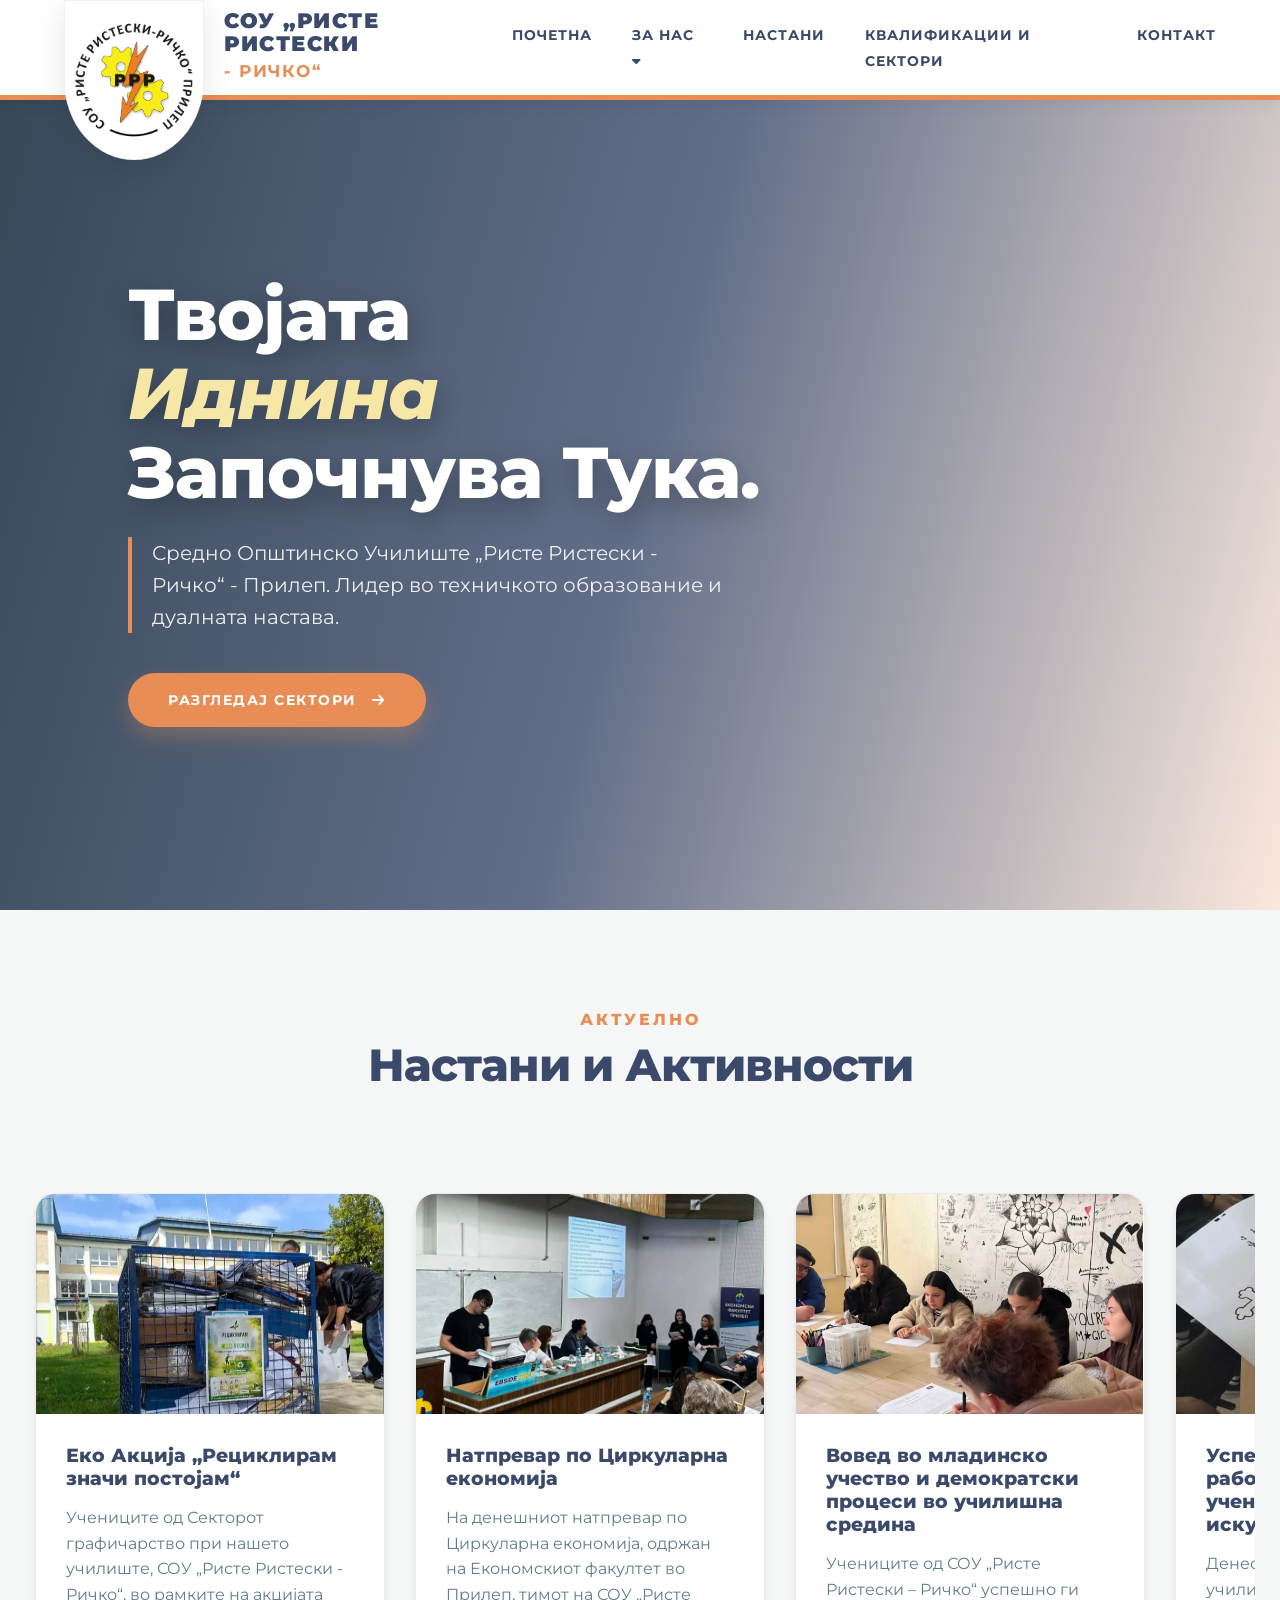
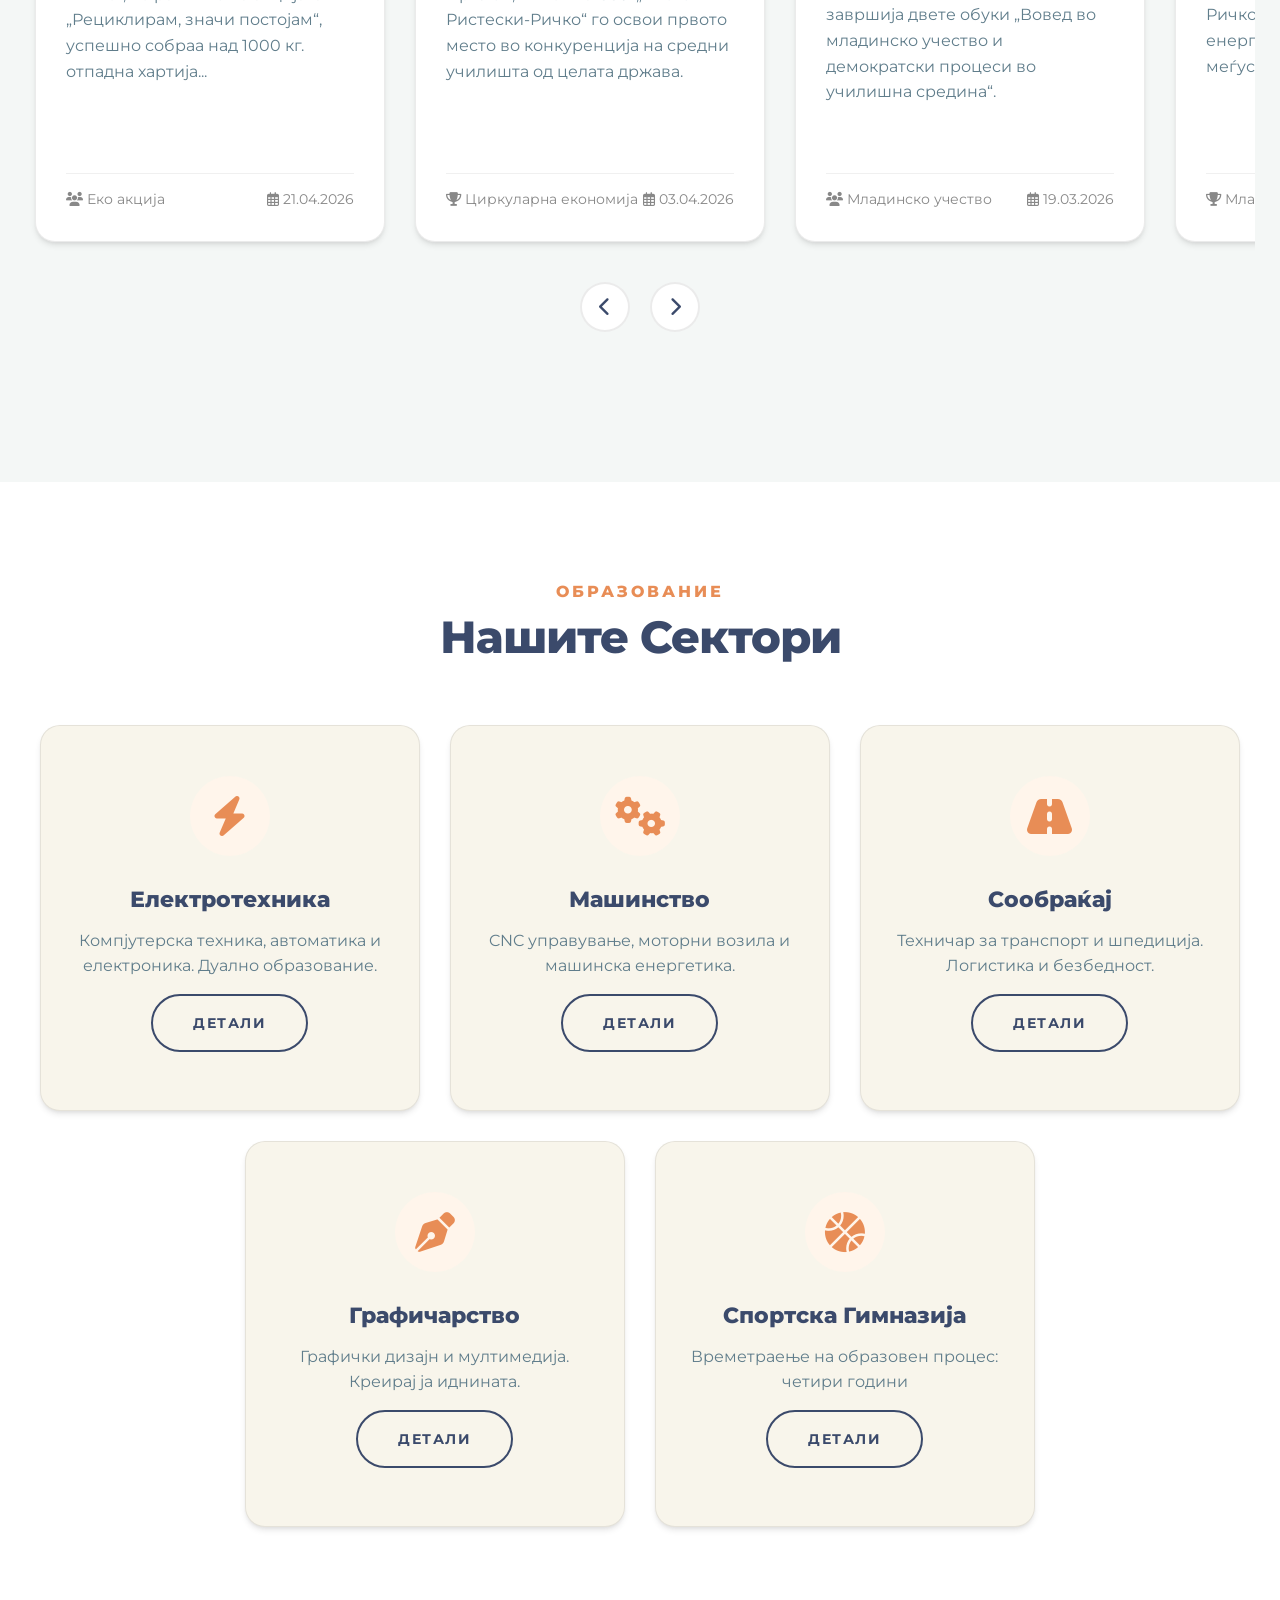
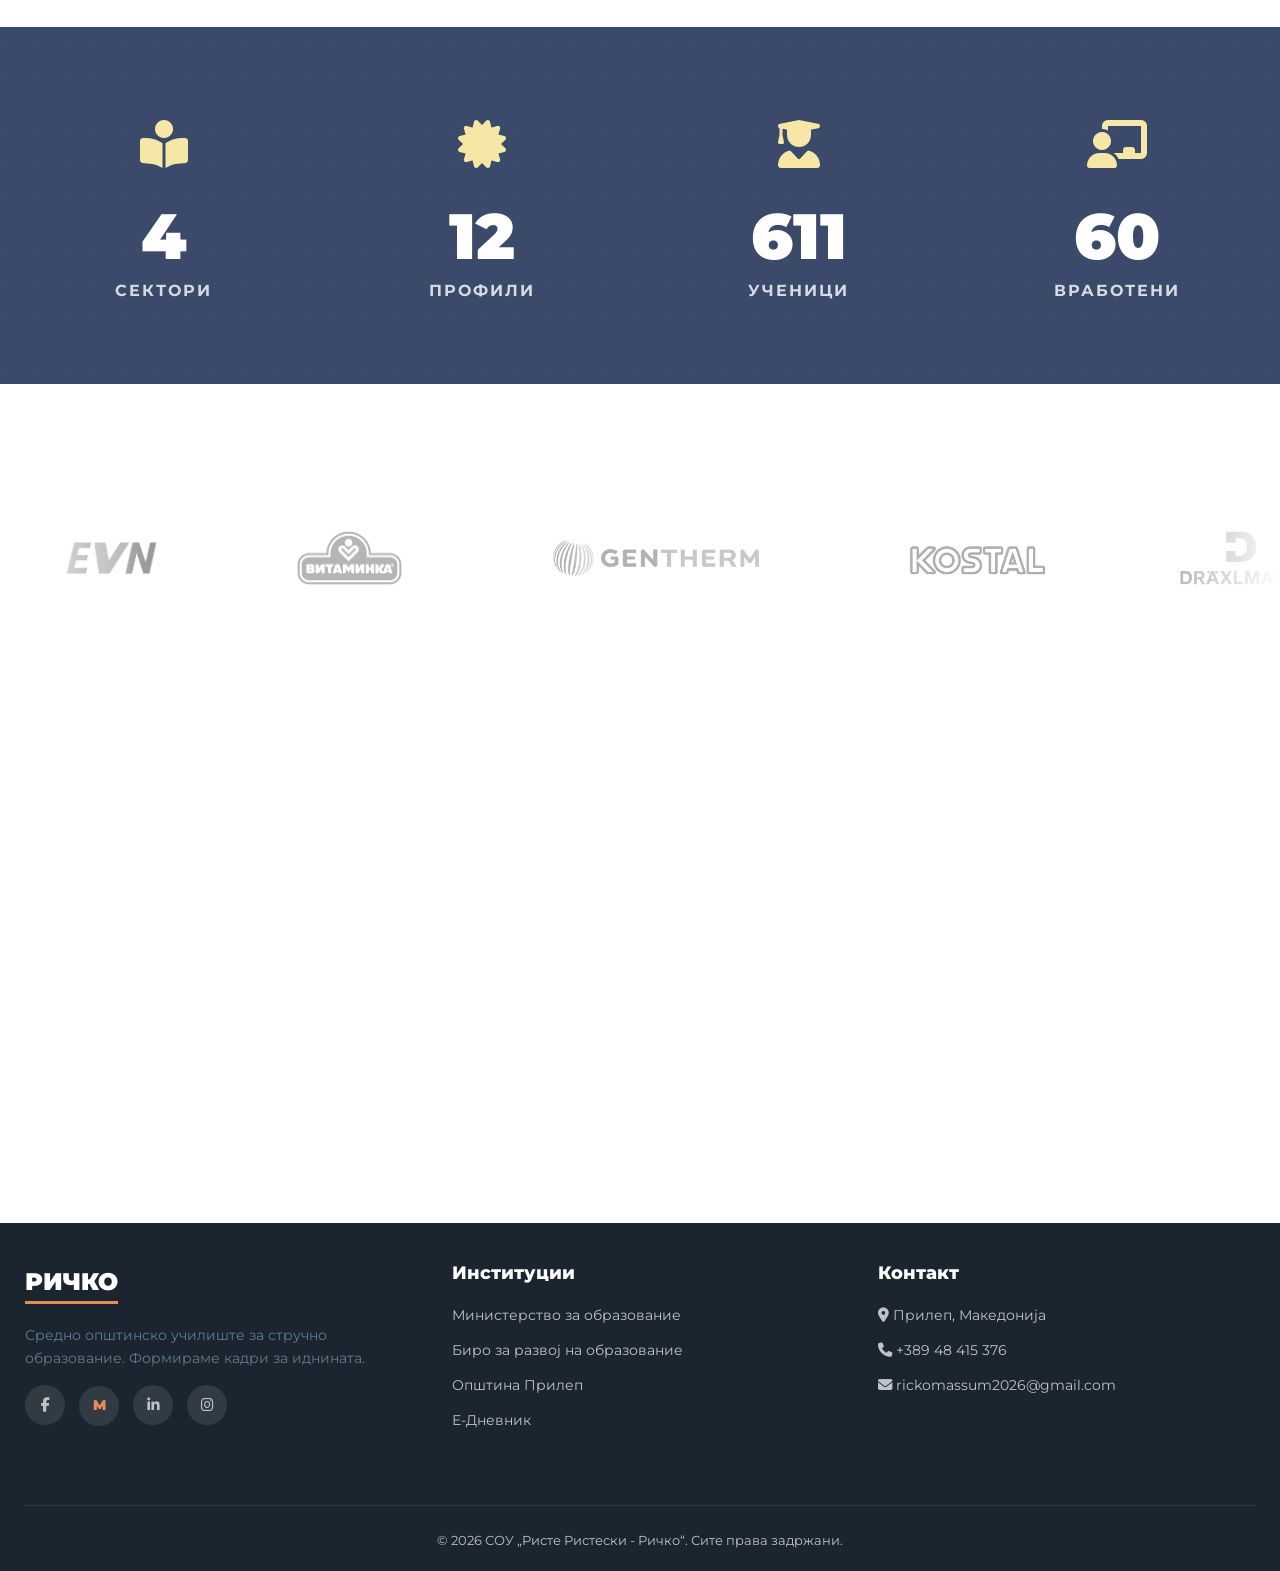
==== commit accf32e7: "Update index.html" ====
--- a/index.html
+++ b/index.html
@@ -28,7 +28,7 @@
 
           <nav>
             <ul class="nav-menu" id="nav-menu">
-                <li class="reveal d-100"><a href="#home" class="nav-link">Почетна</a></li>
+                <li class="reveal d-100"><a href="index.html" class="nav-link">Почетна</a></li>
                 <li class="reveal d-100 dropdown">
             <a href="zaNas.html" class="nav-link">За нас <i class="fas fa-caret-down"></i></a>
               <ul class="dropdown-menu">
@@ -74,6 +74,38 @@
 
             <div class="slider-container reveal d-100">
                 <div class="cards-track" id="cardTrack">
+
+                    <a href="nastan7.html" class="event-card">
+                        <span class="card-badge">Еко акција</span>
+                        <div class="card-img">
+                            <img src="IMAGES/nastani7.webp" alt="">
+                        </div>
+                        <div class="card-body">
+                            <h4 class="card-title">Еко Акција „Рециклирам значи постојам“</h4>
+                            <p>Учениците од Секторот графичарство при нашето училиште, СОУ „Ристе Ристески - Ричко“,
+                            во рамките на акцијата „Рециклирам, значи постојам“, успешно собраа над 1000 кг. отпадна хартија...</p>
+                            <div class="card-meta">
+                                <span><i class="fas fa-users"></i> Еко акција</span>
+                                <span><i class="far fa-calendar-alt"></i> 21.04.2026</span>
+                            </div>
+                        </div>
+                    </a>
+
+                    <a href="nastan8.html" class="event-card">
+                        <span class="card-badge">Циркуларна економија</span>
+                        <div class="card-img">
+                            <img src="IMAGES/cirkularnaEkonomija1.webp" alt="">
+                        </div>
+                        <div class="card-body">
+                            <h4 class="card-title">Натпревар по Циркуларна економија</h4>
+                            <p>На денешниот натпревар по Циркуларна економија, одржан на Економскиот факултет во Прилеп,
+                        тимот на СОУ „Ристе Ристески-Ричко“ го освои првото место во конкуренција на средни училишта од целата држава.</p>
+                            <div class="card-meta">
+                                <span><i class="fas fa-trophy"></i> Циркуларна економија</span>
+                                <span><i class="far fa-calendar-alt"></i> 03.04.2026</span>
+                            </div>
+                        </div>
+                    </a>
                     
                     <a href="nastan5.html" class="event-card">
                         <span class="card-badge">Младинско учество</span>
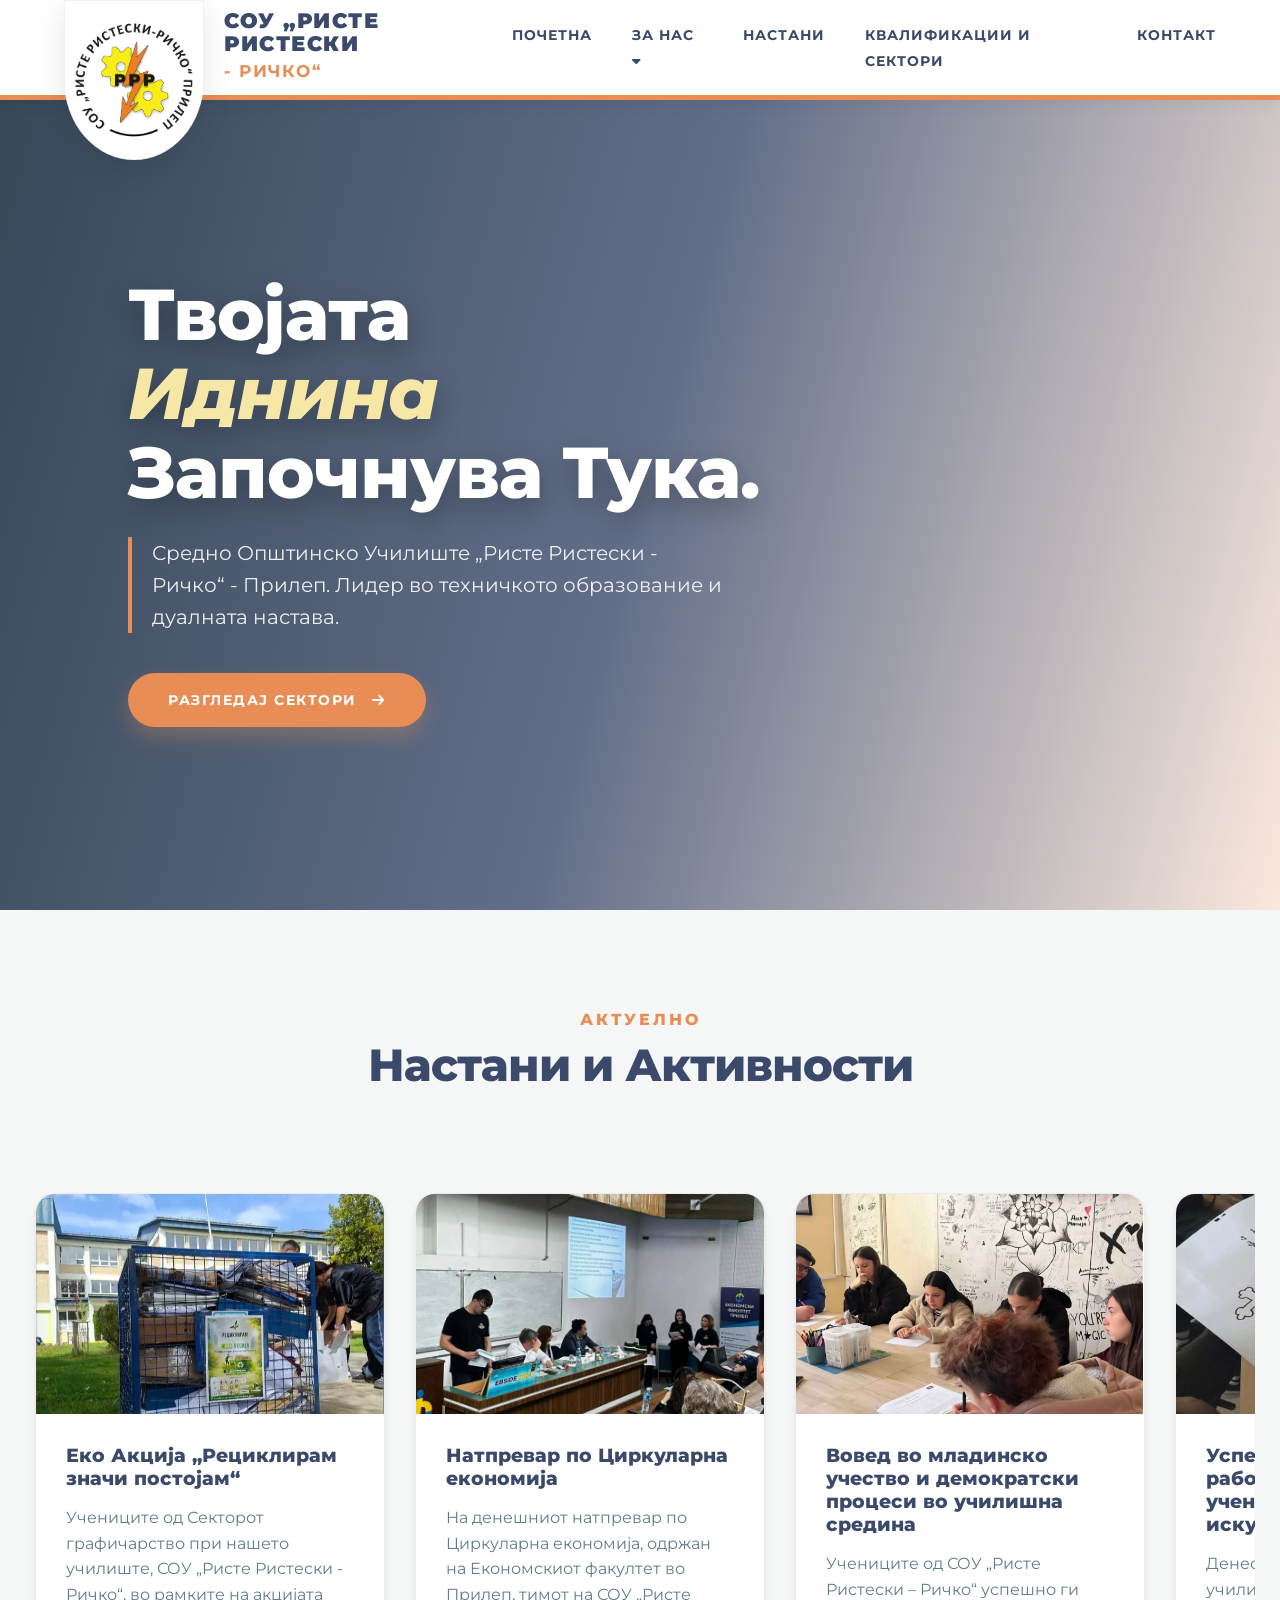
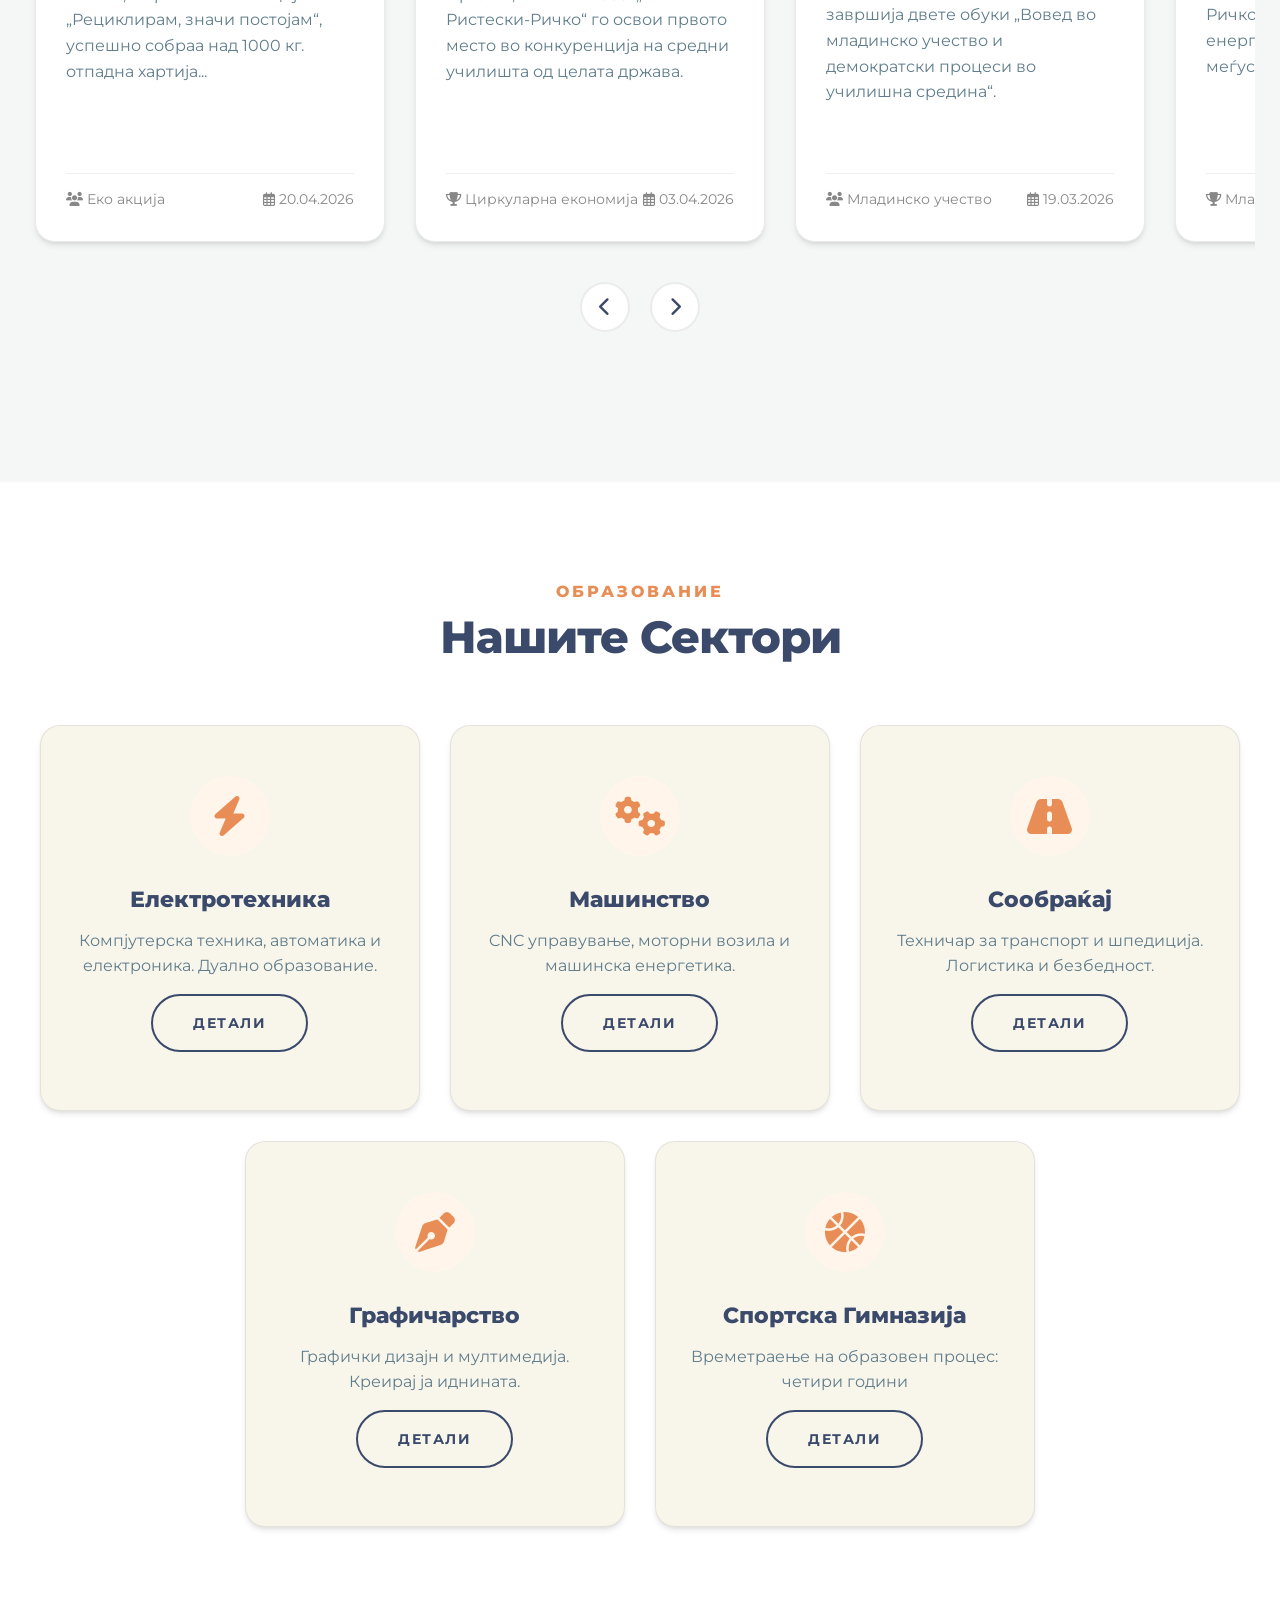
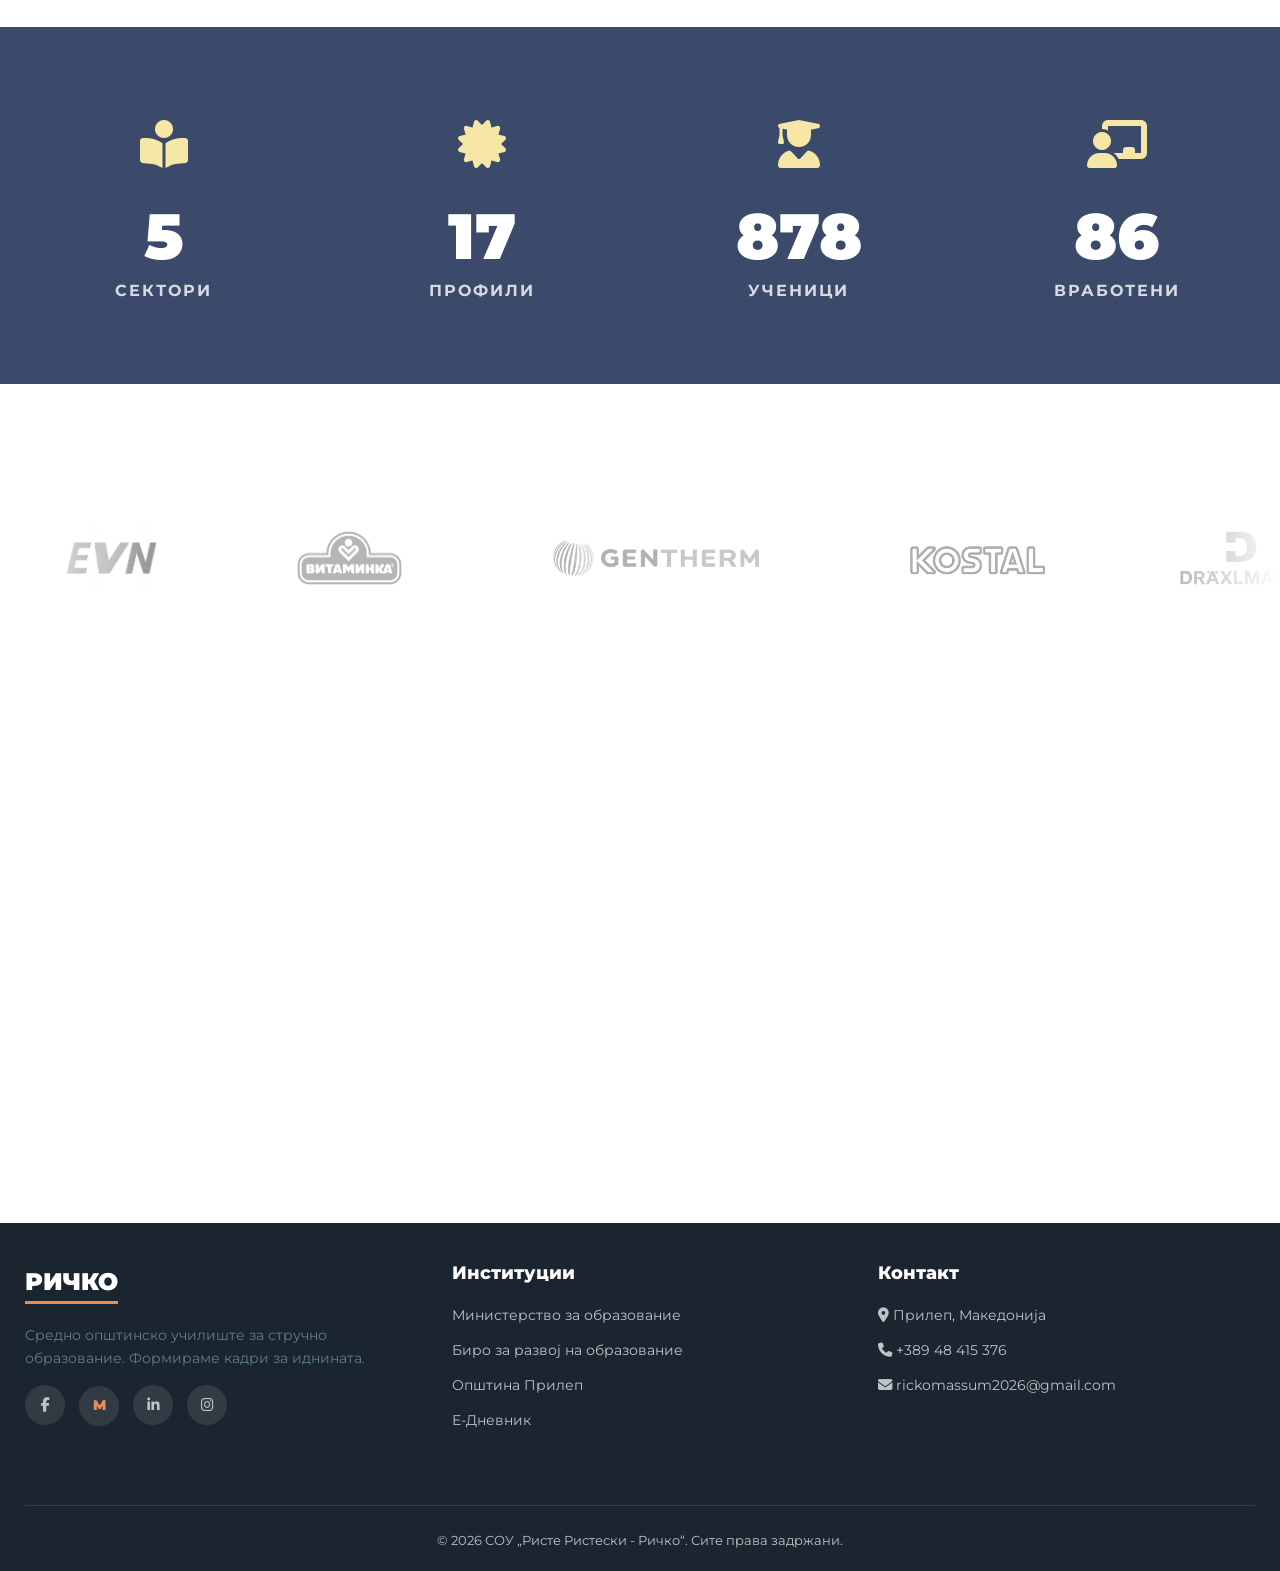
==== commit 1f2991be: "Update index.html" ====
--- a/index.html
+++ b/index.html
@@ -86,7 +86,7 @@
                             во рамките на акцијата „Рециклирам, значи постојам“, успешно собраа над 1000 кг. отпадна хартија...</p>
                             <div class="card-meta">
                                 <span><i class="fas fa-users"></i> Еко акција</span>
-                                <span><i class="far fa-calendar-alt"></i> 21.04.2026</span>
+                                <span><i class="far fa-calendar-alt"></i> 20.04.2026</span>
                             </div>
                         </div>
                     </a>
